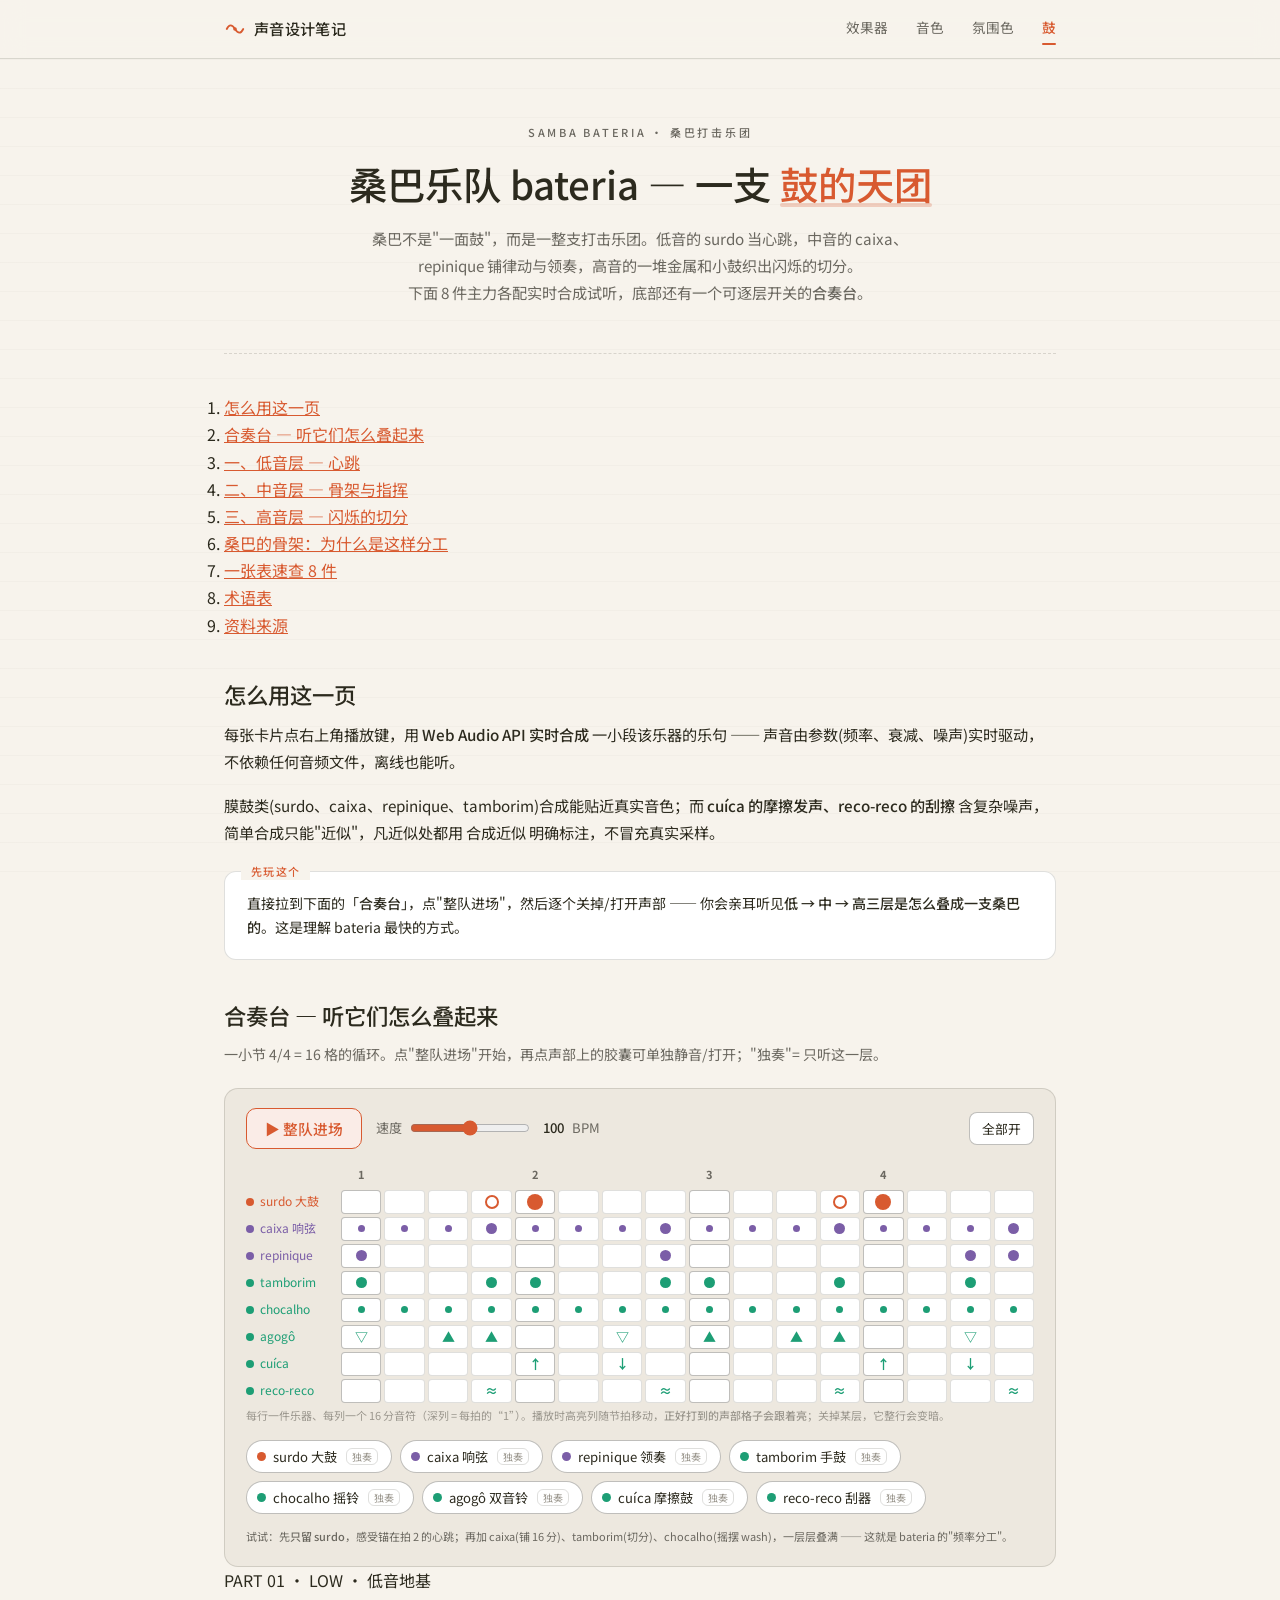
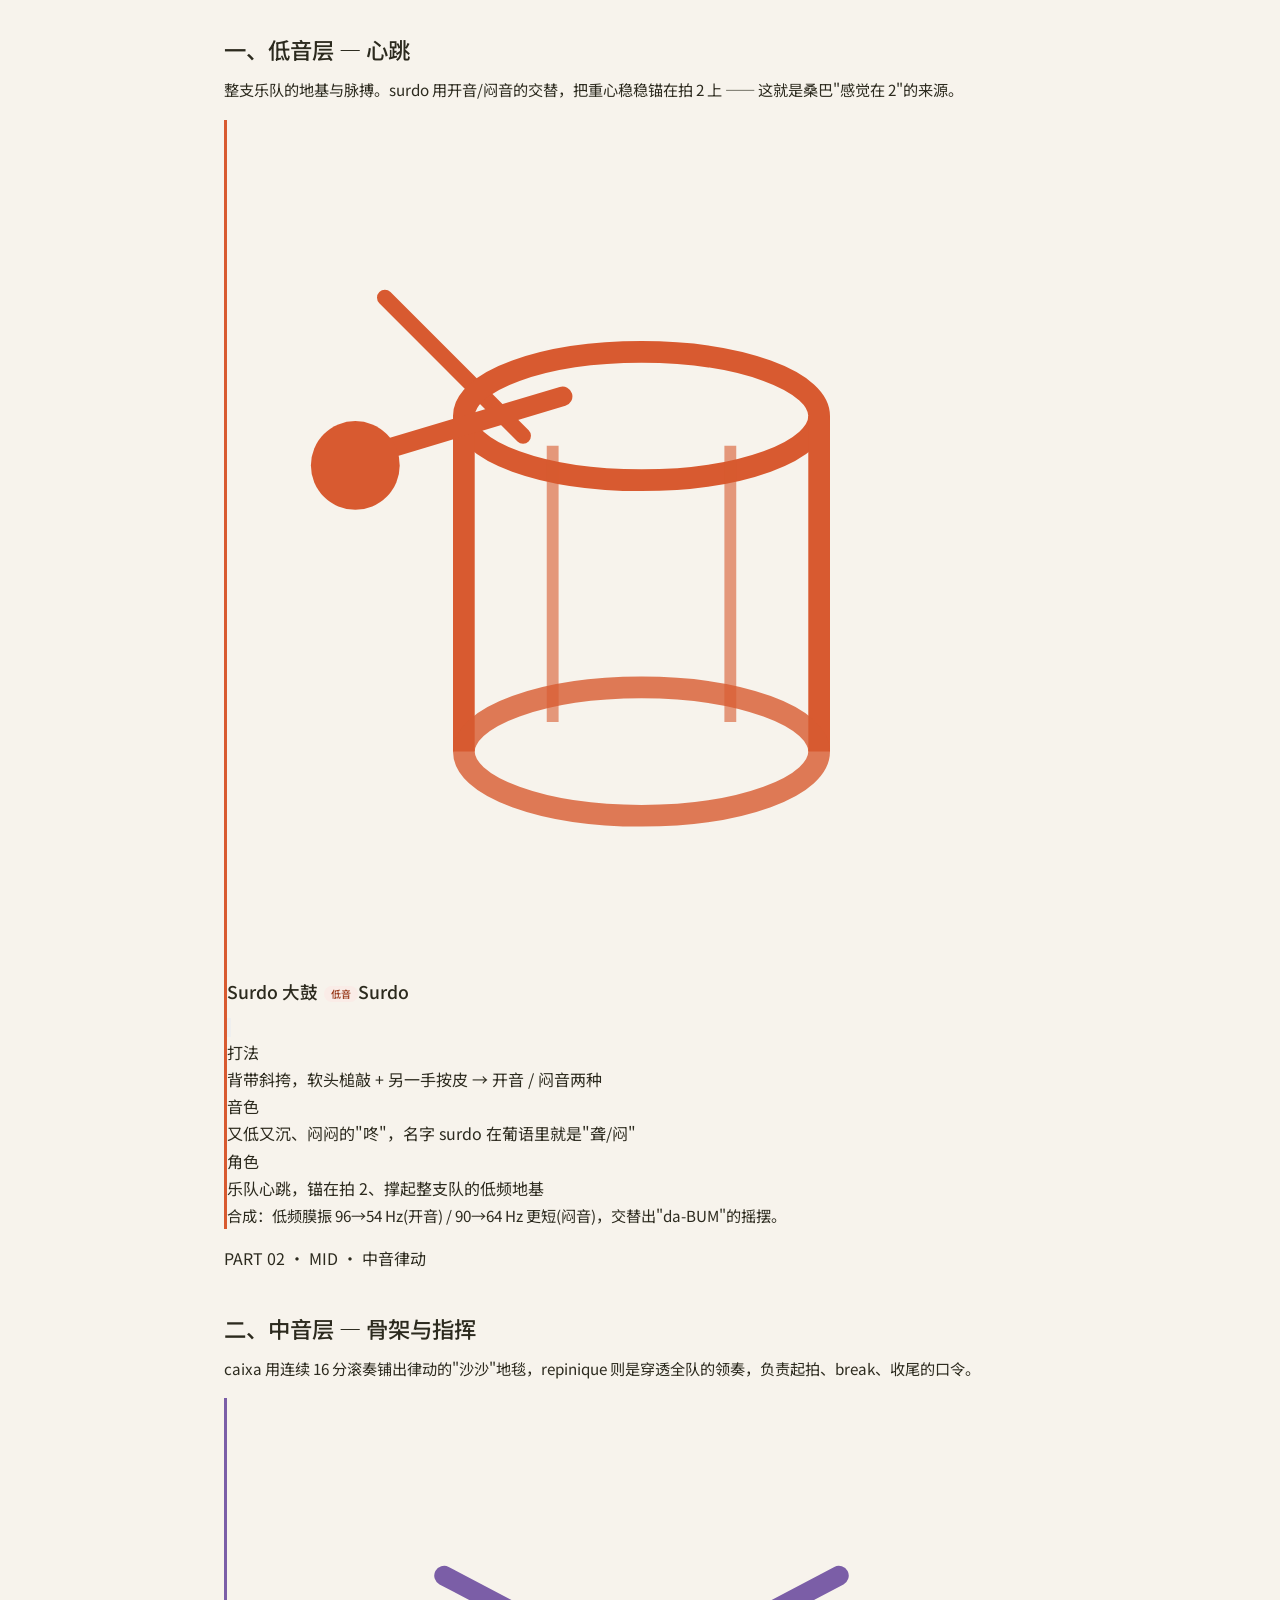
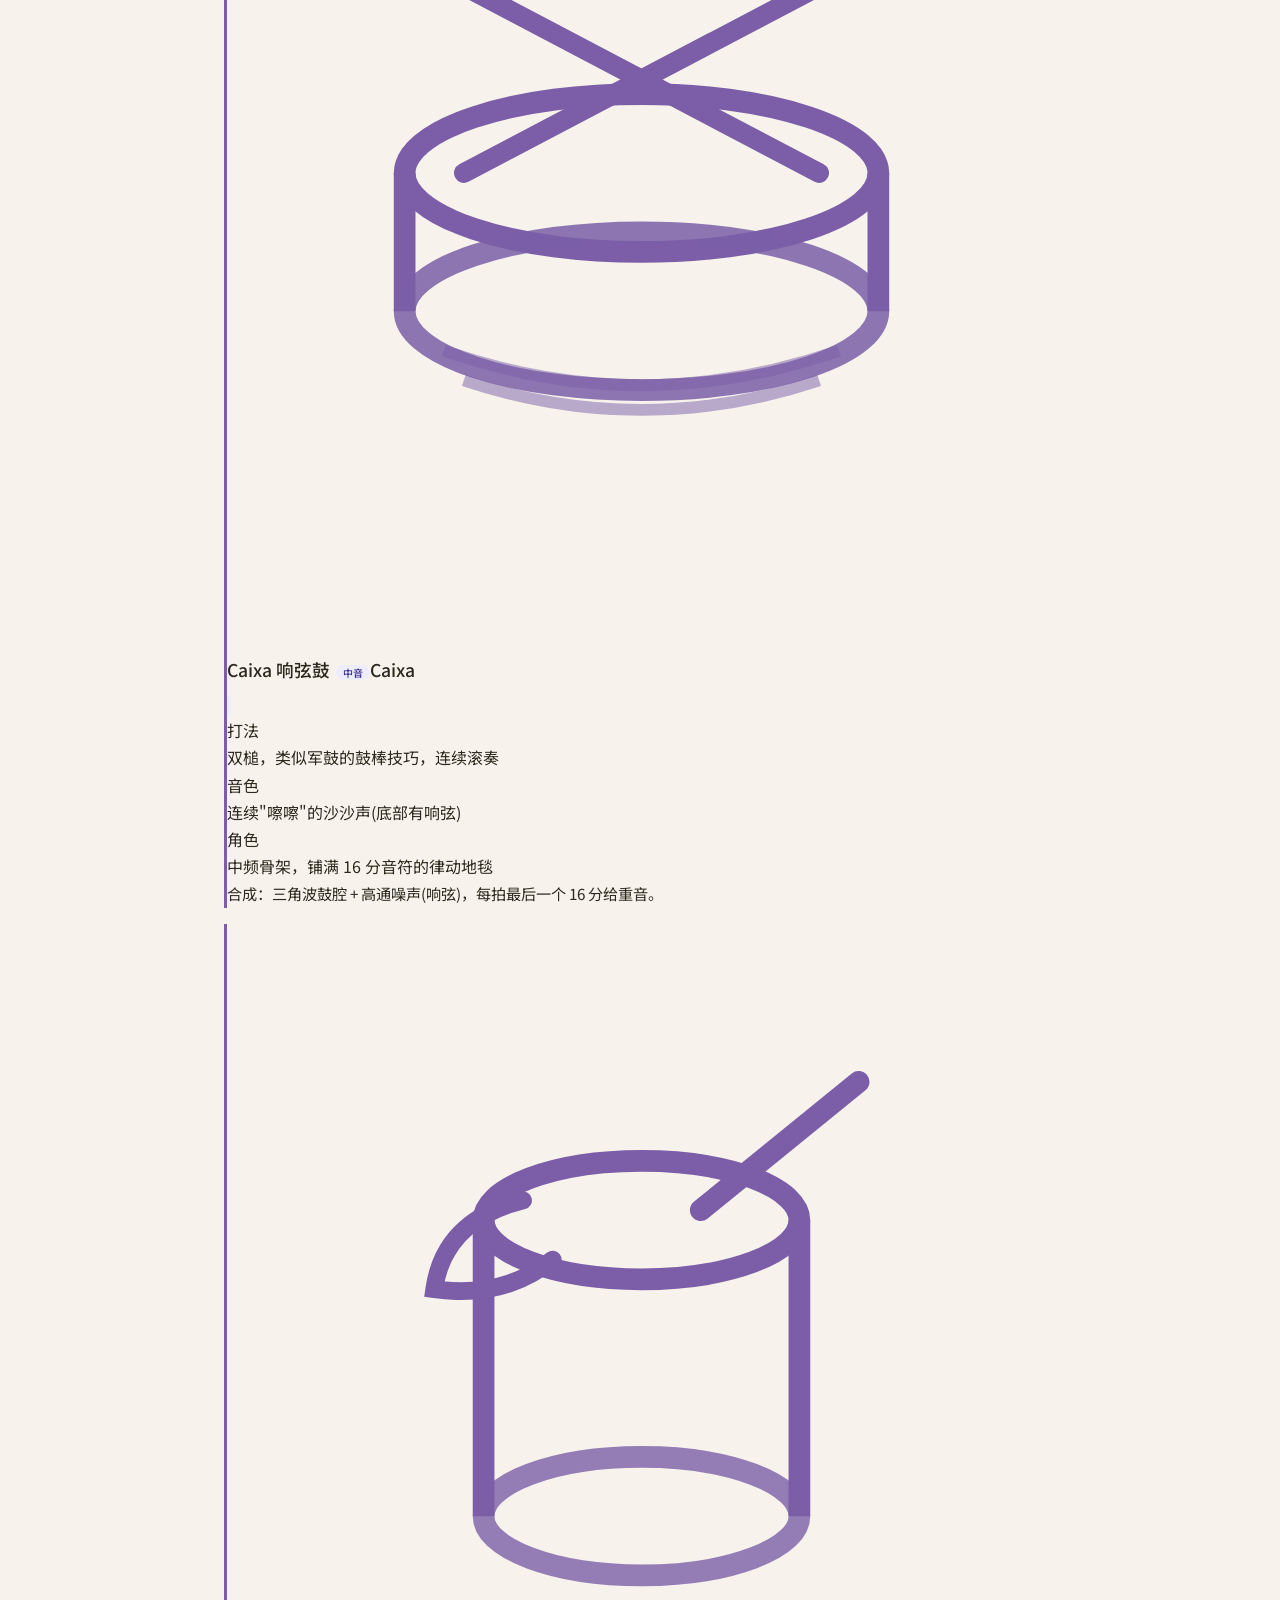
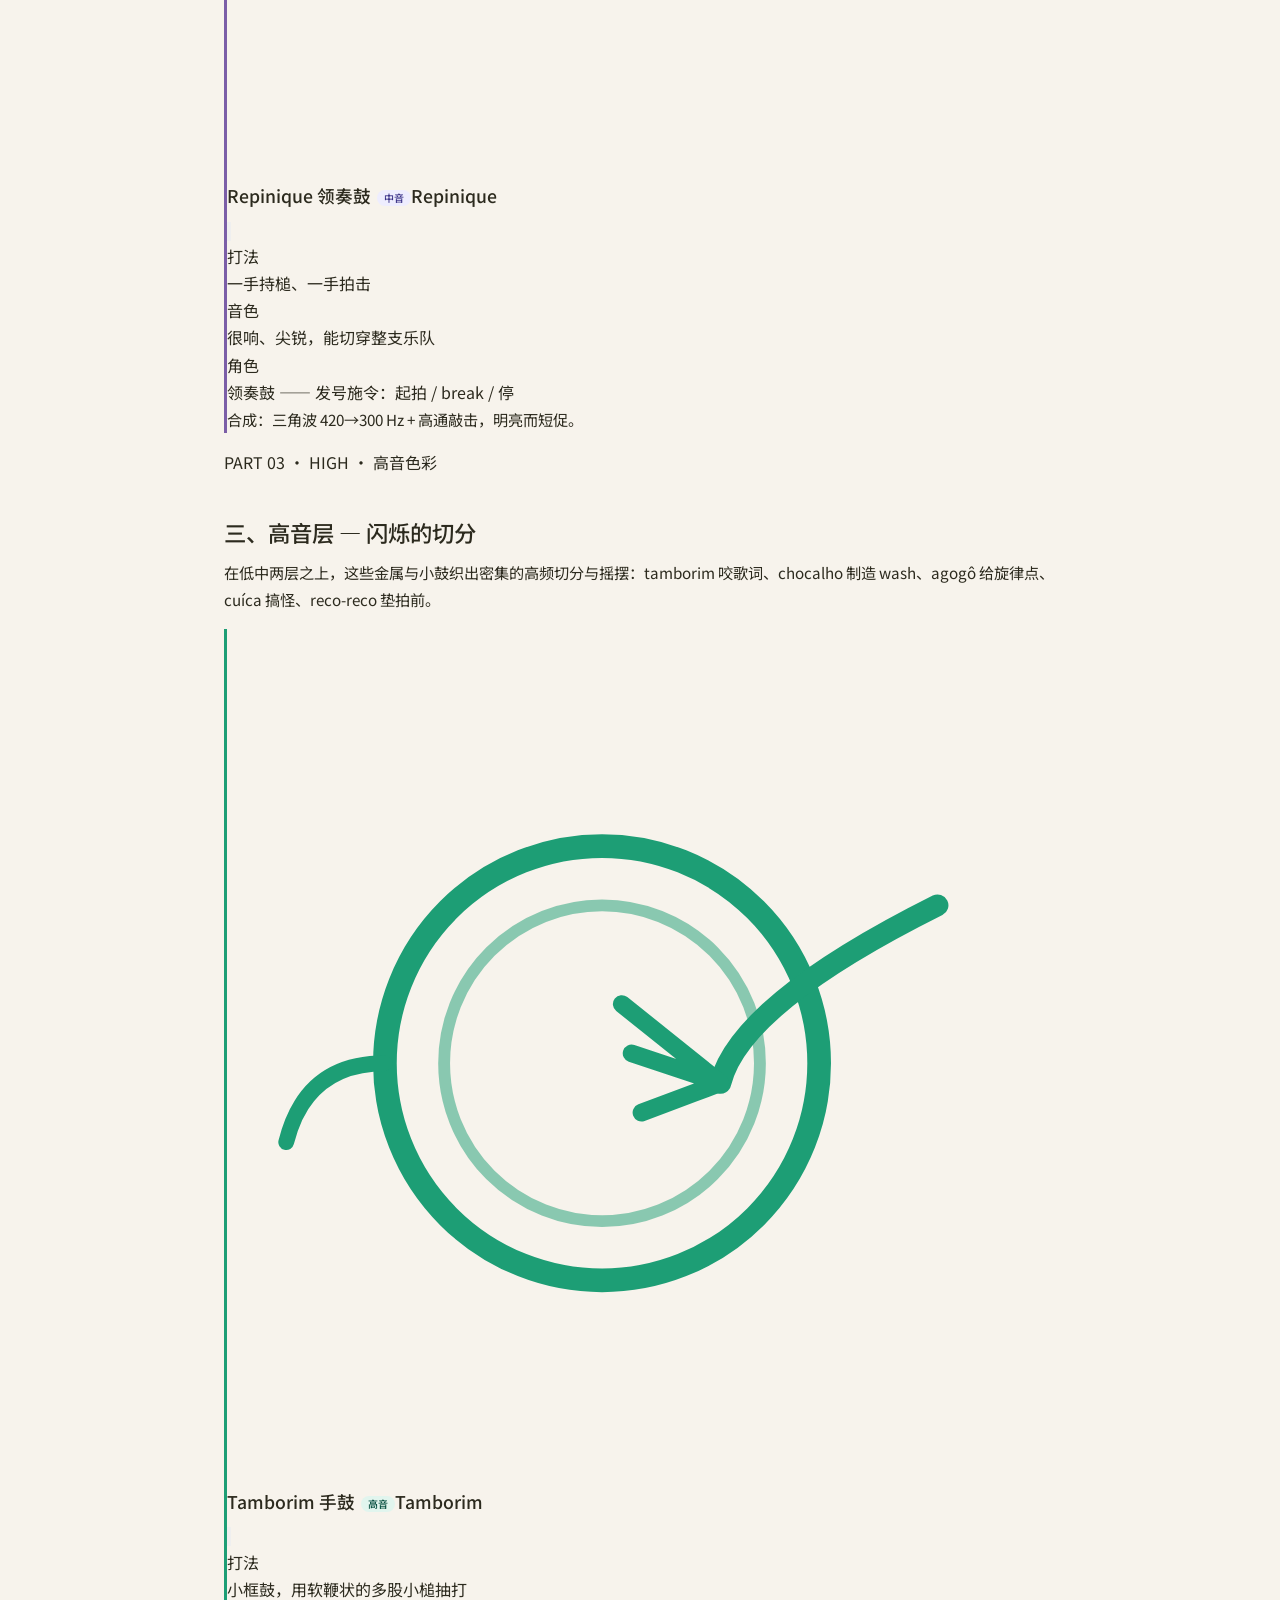
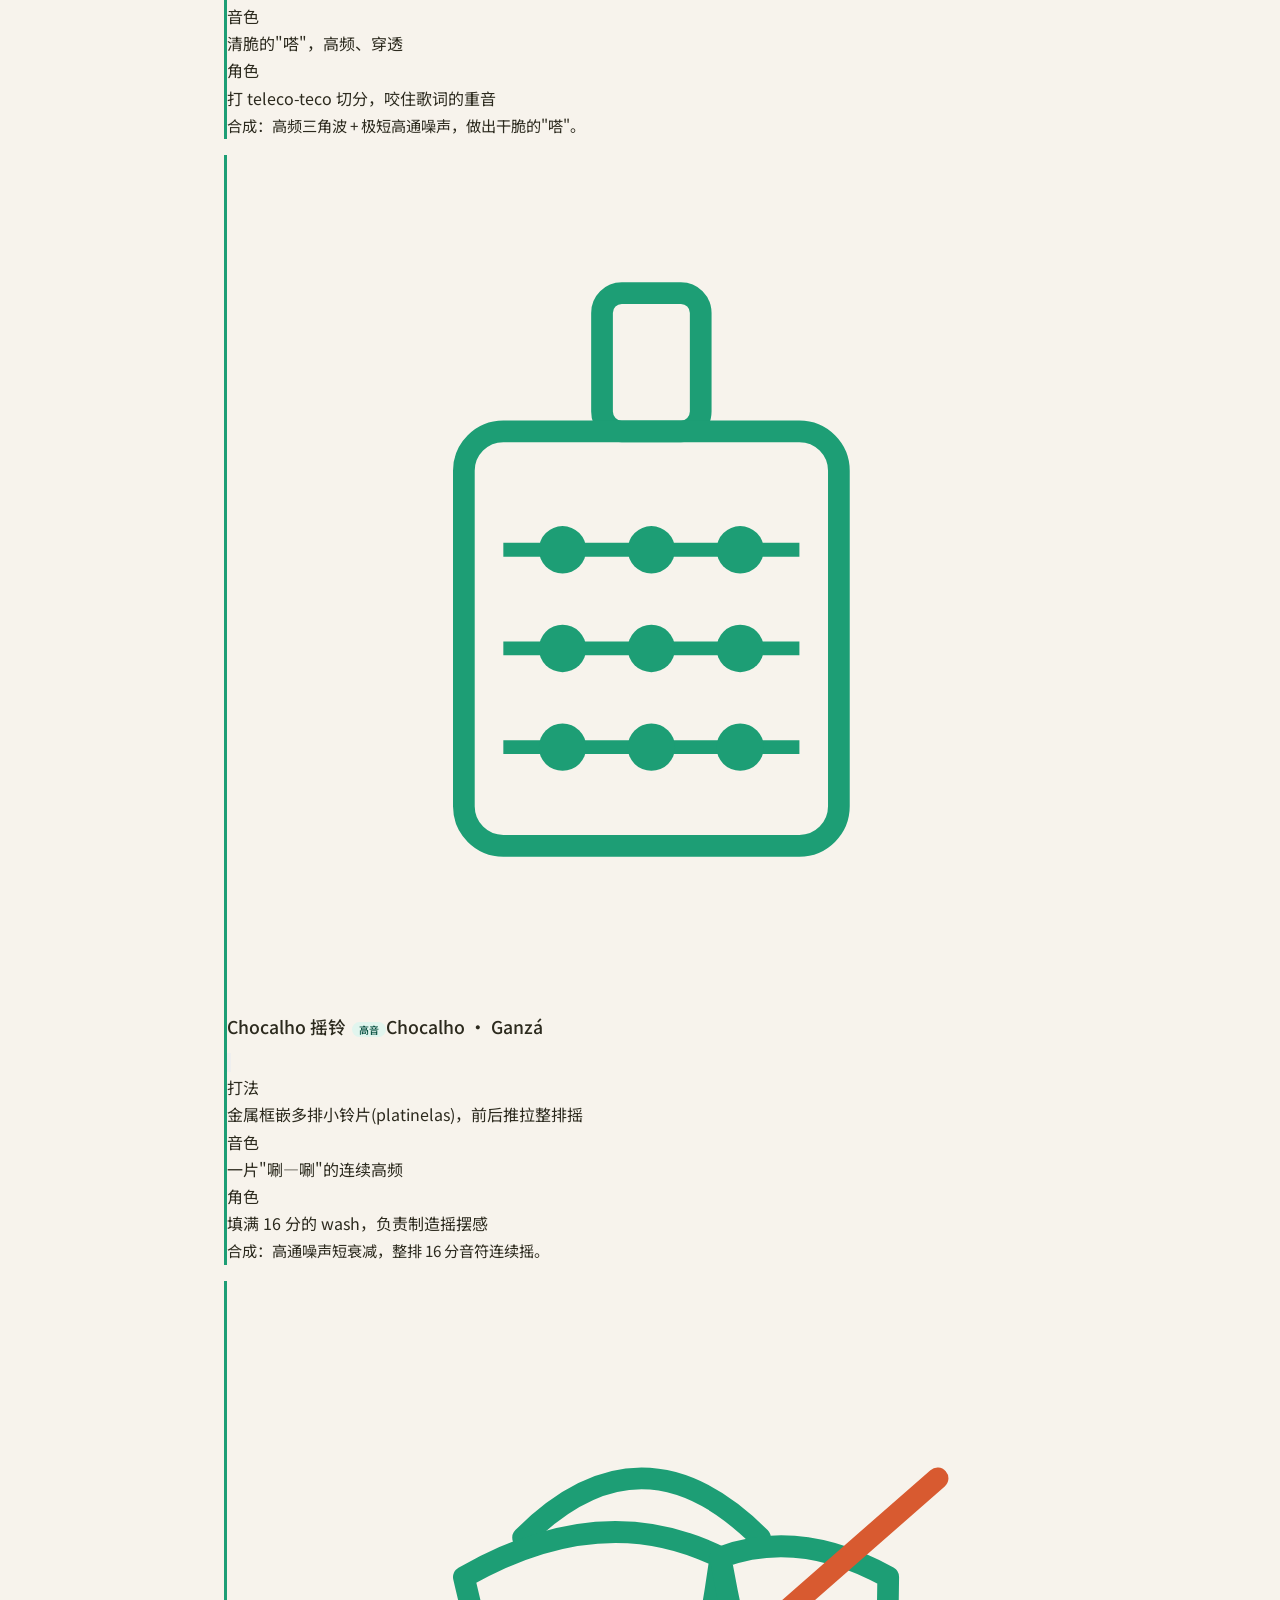
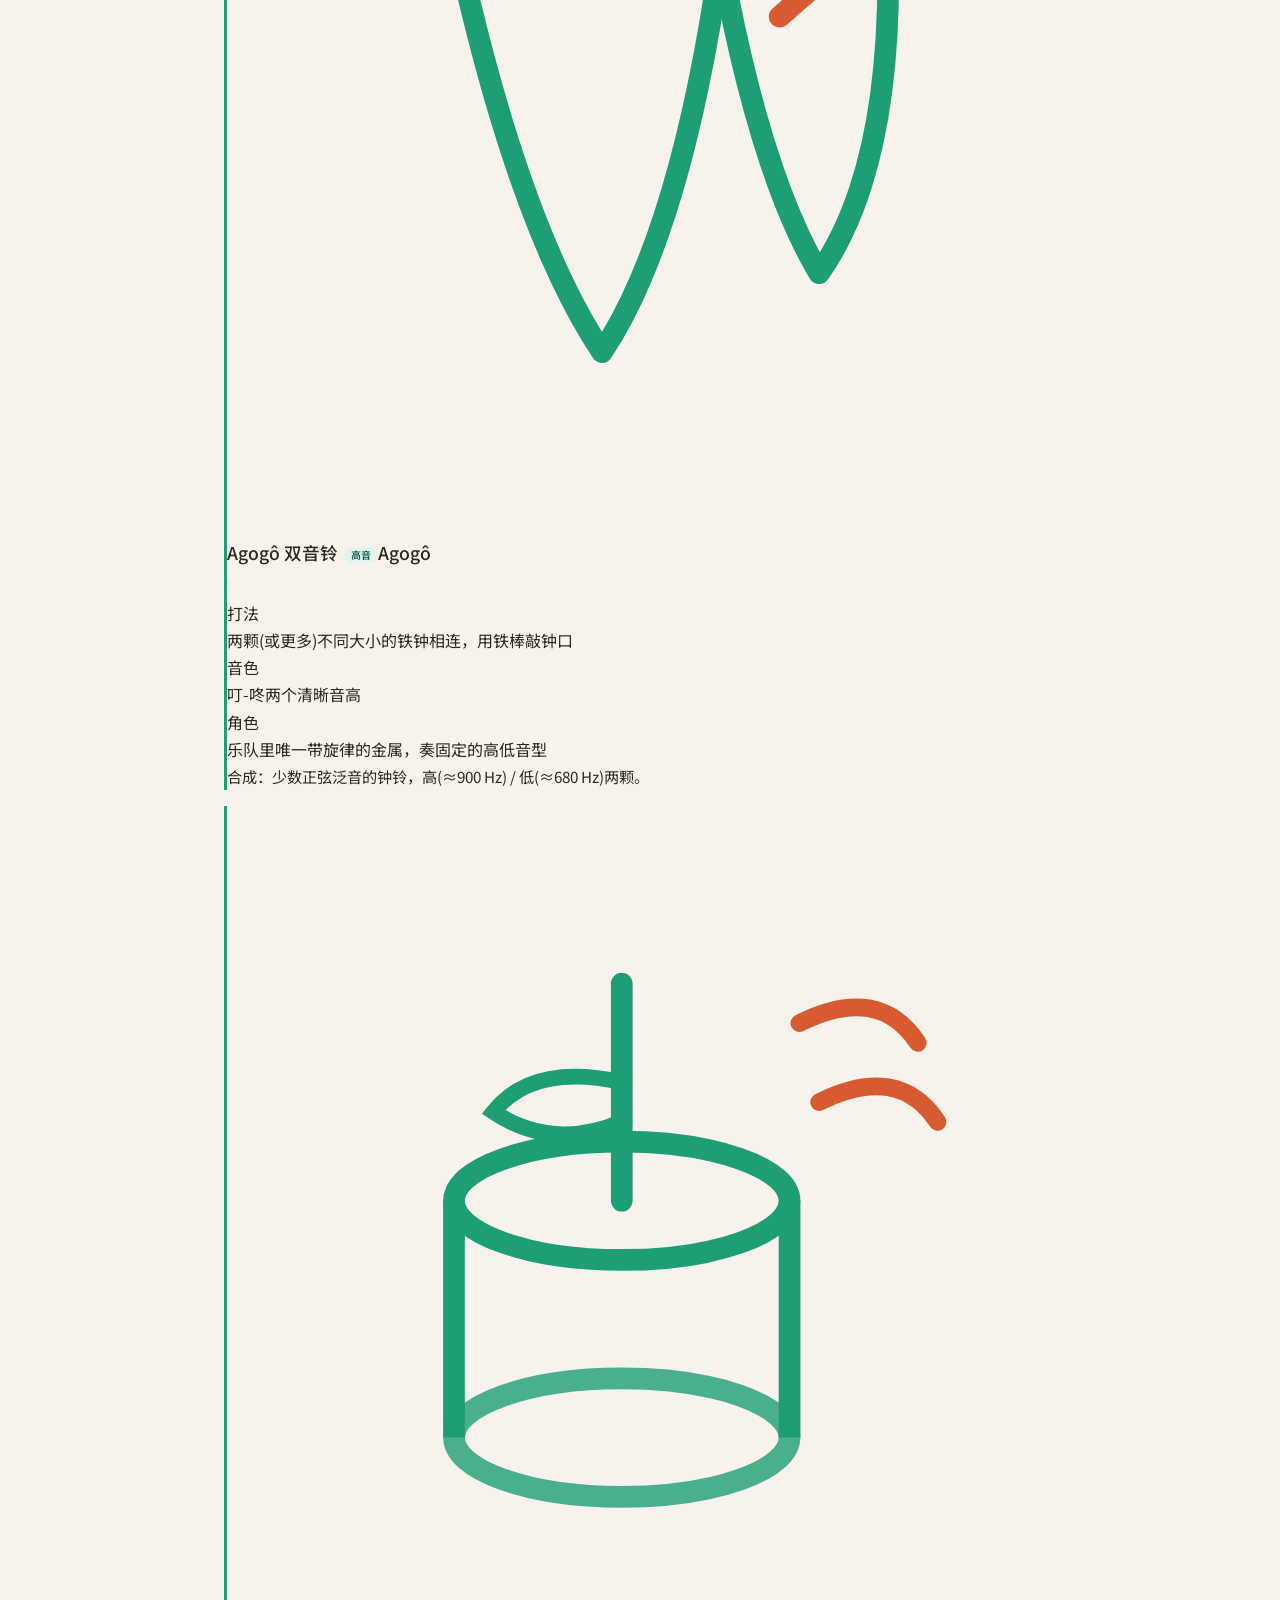
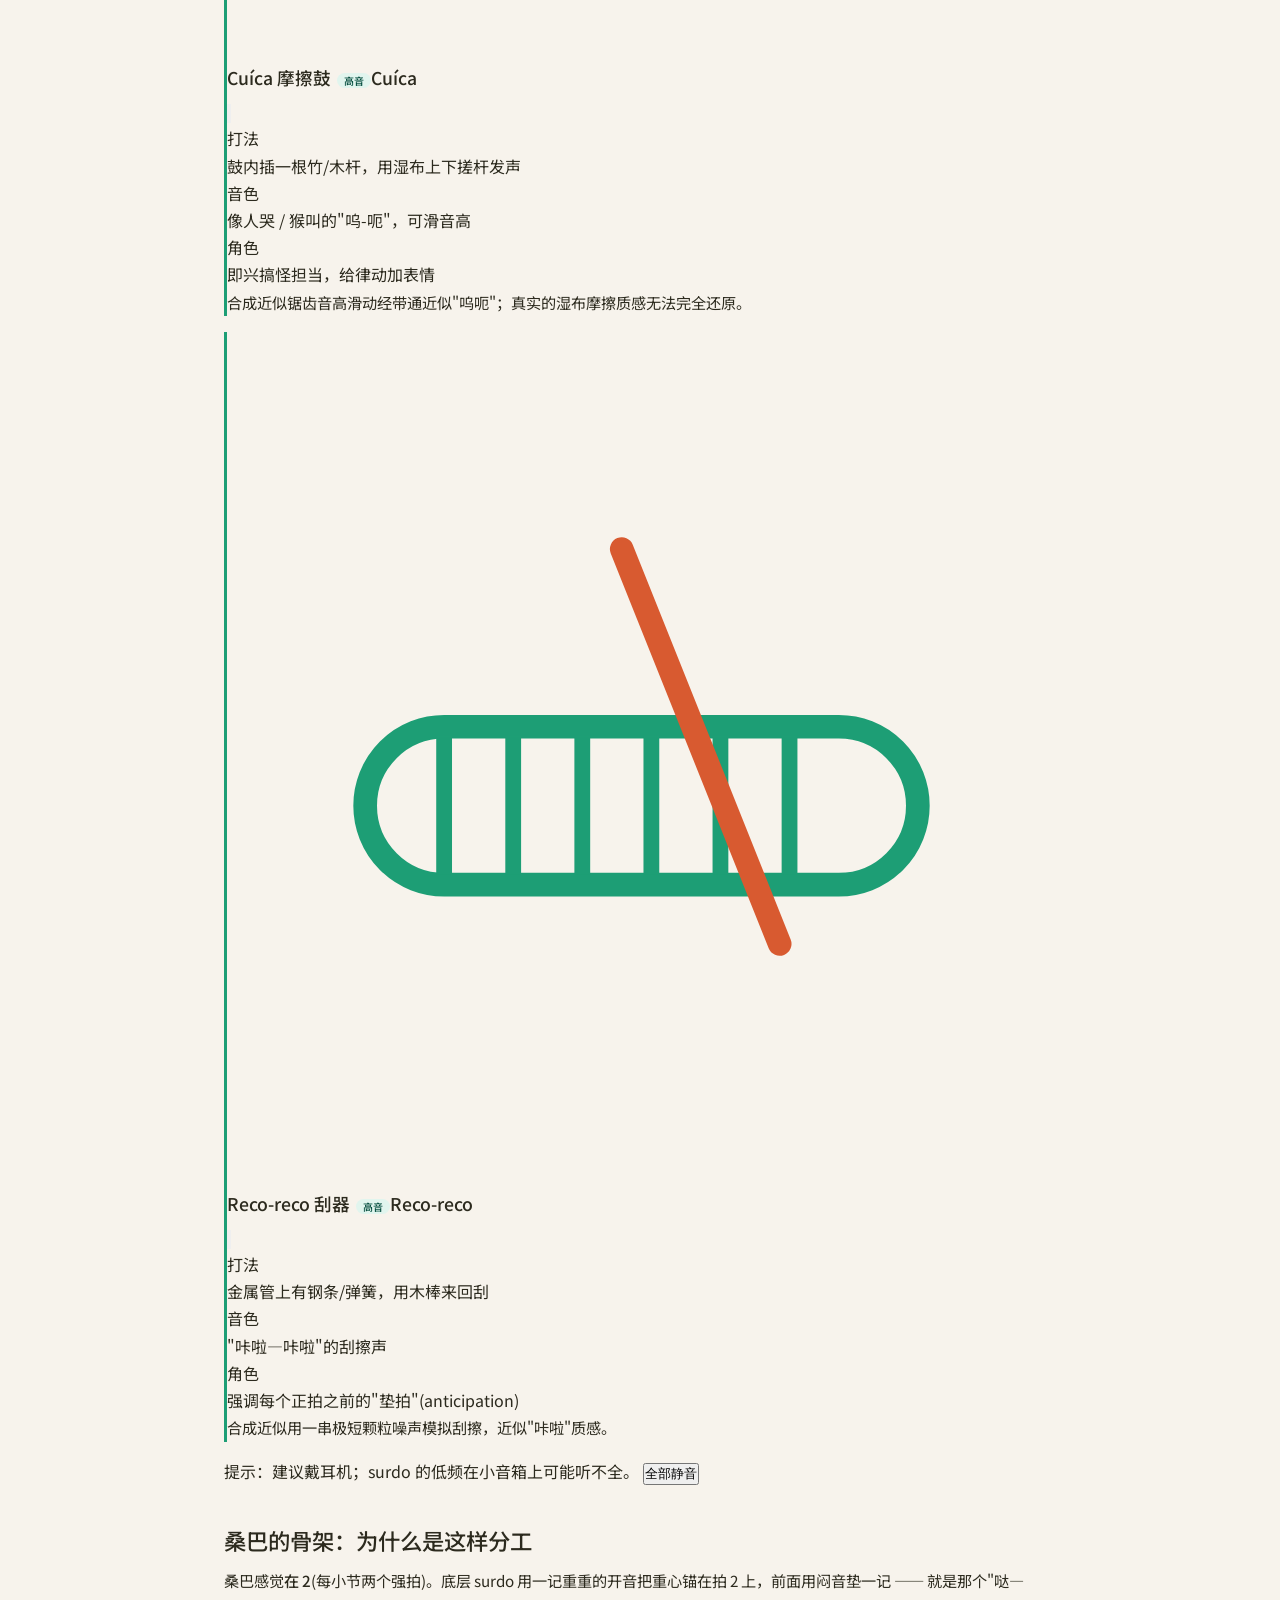
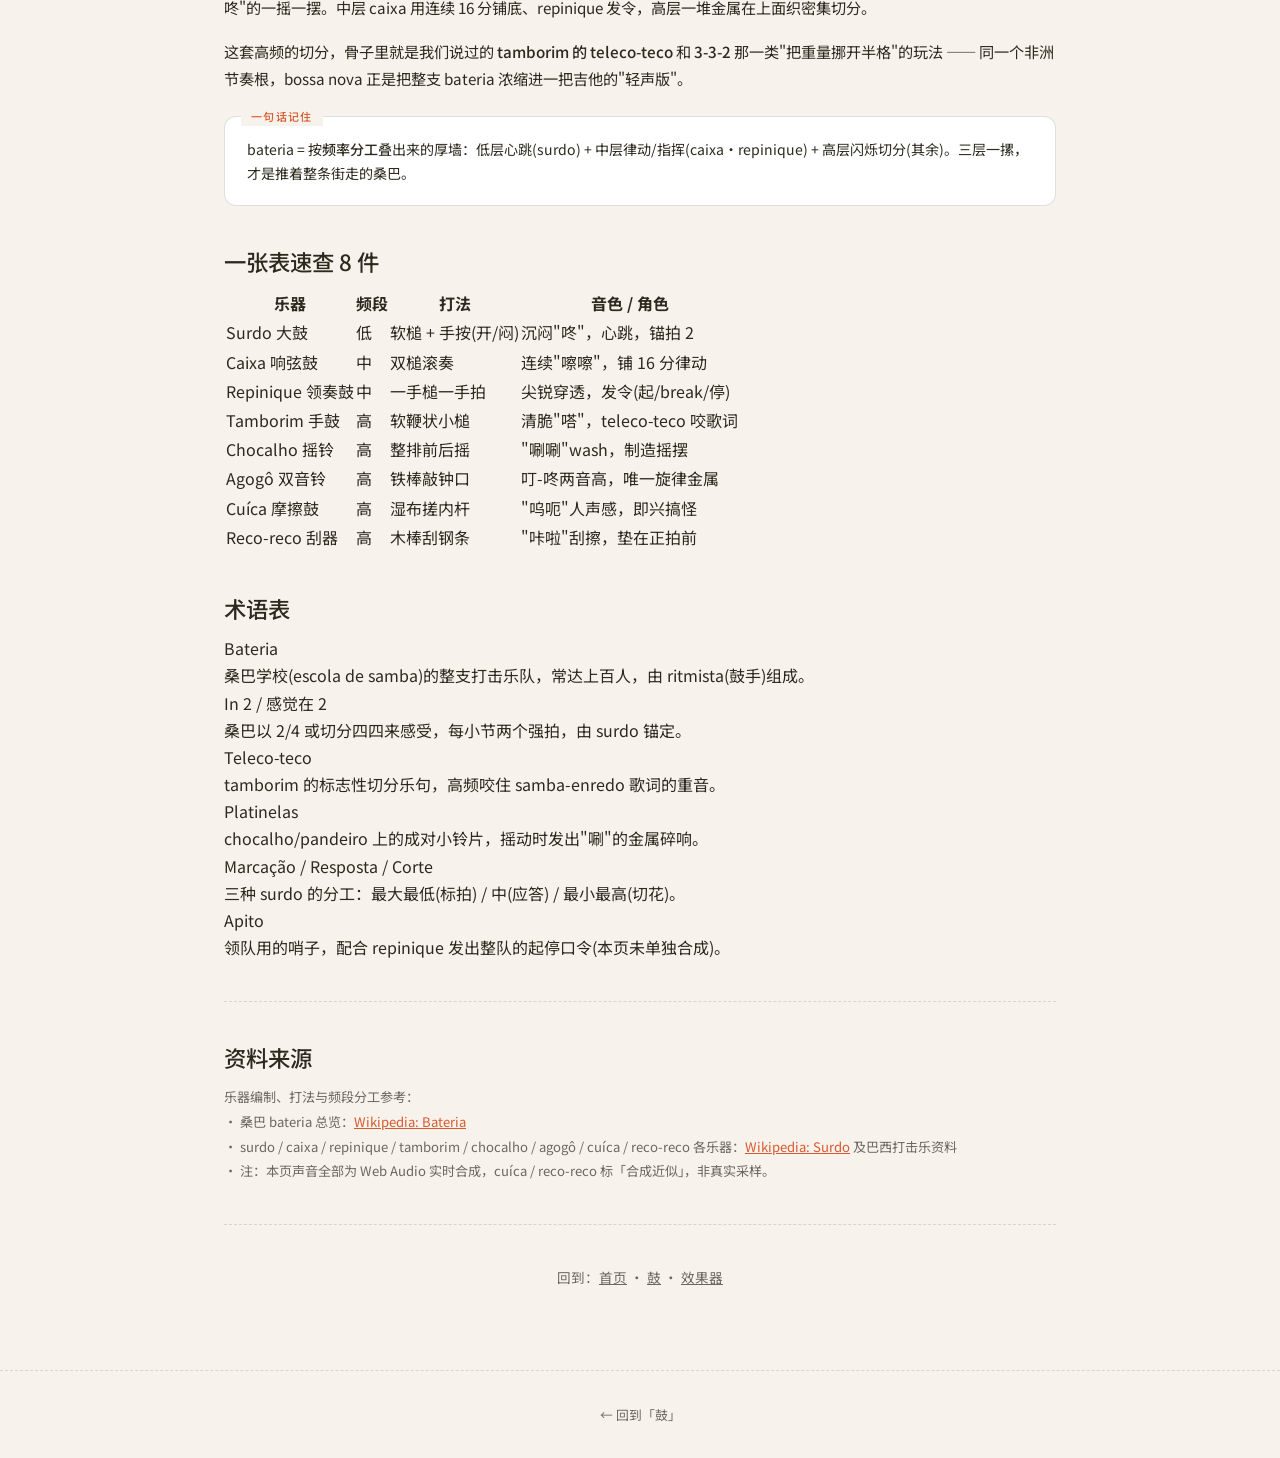
==== drums/samba-bateria.html @ d5356b82 "Add interactive samba bateria page with live, non-animated groove score" ====
<!DOCTYPE html>
<html lang="zh-CN">
<head>
<meta charset="UTF-8">
<meta name="viewport" content="width=device-width, initial-scale=1.0">
<title>桑巴乐队 bateria · 声音设计笔记</title>
<meta name="description" content="桑巴打击乐团(bateria)的 8 件主力：surdo / caixa / repinique / tamborim / chocalho / agogô / cuíca / reco-reco。每件含手绘外观、Web Audio 实时合成试听，并有一个可逐层开关的「合奏台」，亲耳听低/中/高如何叠成一支桑巴。">
<link rel="stylesheet" href="../assets/css/main.css">
<link rel="stylesheet" href="../assets/css/drums.css">
<link rel="stylesheet" href="../assets/css/samba.css?v=20260624b">
</head>
<body>

<nav class="site-nav">
  <div class="nav-inner">
    <a href="../index.html" class="nav-logo">
      <svg viewBox="0 0 24 24" fill="none" xmlns="http://www.w3.org/2000/svg">
        <path d="M3 12 Q7 4 12 12 Q17 20 21 12" stroke="#D85A30" stroke-width="2" stroke-linecap="round" fill="none"/>
        <circle cx="12" cy="12" r="2" fill="#D85A30"/>
      </svg>
      声音设计笔记
    </a>
    <div class="nav-links">
      <a href="../effects/index.html">效果器</a>
      <a href="../timbre/index.html">音色</a>
      <a href="../atmosphere/index.html">氛围色</a>
      <a href="index.html" class="active">鼓</a>
    </div>
  </div>
</nav>

<div class="container">

  <header class="page-header">
    <div class="page-eyebrow">SAMBA BATERIA · 桑巴打击乐团</div>
    <h1>桑巴乐队 bateria — 一支 <em>鼓的天团</em></h1>
    <p class="lead">桑巴不是"一面鼓"，而是一整支打击乐团。低音的 surdo 当心跳，中音的 caixa、repinique 铺律动与领奏，高音的一堆金属和小鼓织出闪烁的切分。<br>下面 8 件主力各配实时合成试听，底部还有一个可逐层开关的<strong style="font-weight:500;">合奏台</strong>。</p>
  </header>

  <!-- 目录 -->
  <nav class="article-toc" aria-label="文章目录">
    <ol class="toc-list" id="toc-list"><!-- JS 填充 --></ol>
  </nav>

  <!-- 怎么用 -->
  <section id="how">
    <h2>怎么用这一页</h2>
    <p>每张卡片点右上角播放键，用 <strong style="font-weight:500;">Web Audio API 实时合成</strong> 一小段该乐器的乐句 —— 声音由参数(频率、衰减、噪声)实时驱动，不依赖任何音频文件，离线也能听。</p>
    <p>膜鼓类(surdo、caixa、repinique、tamborim)合成能贴近真实音色；而 <strong style="font-weight:500;">cuíca 的摩擦发声、reco-reco 的刮擦</strong> 含复杂噪声，简单合成只能"近似"，凡近似处都用 <span class="approx">合成近似</span> 明确标注，不冒充真实采样。</p>
    <div class="scene-box">
      <div class="scene-label">先玩这个</div>
      <p>直接拉到下面的「<strong style="font-weight:500;">合奏台</strong>」，点"整队进场"，然后逐个关掉/打开声部 —— 你会亲耳听见<strong style="font-weight:500;">低 → 中 → 高三层是怎么叠成一支桑巴的</strong>。这是理解 bateria 最快的方式。</p>
    </div>
  </section>

  <!-- ===================== 合奏台 ===================== -->
  <section id="stage">
    <h2>合奏台 — 听它们怎么叠起来</h2>
    <p class="muted" style="font-size:0.88rem;">一小节 4/4 = 16 格的循环。点"整队进场"开始，再点声部上的胶囊可单独静音/打开；"独奏"= 只听这一层。</p>

    <div class="bateria-stage" id="bateria-stage">
      <div class="stage-top">
        <button class="ensemble-btn" id="ensemble-toggle" onclick="toggleEnsemble(this)">▶ 整队进场</button>
        <label class="tempo-ctl">速度
          <input type="range" min="70" max="130" value="100" oninput="setTempo(this.value)" aria-label="速度 BPM">
          <b id="bpm-val">100</b> BPM
        </label>
        <button class="stage-reset" onclick="allLayersOn()">全部开</button>
      </div>

      <div class="score-wrap">
        <div class="score" id="score"><!-- JS 按 samba.js 的 PATTERN 生成总谱 --></div>
      </div>
      <p class="seq-caption">每行一件乐器、每列一个 16 分音符（深列 = 每拍的“1”）。播放时高亮列随节拍移动，<strong style="font-weight:500;">正好打到的声部格子会跟着亮</strong>；关掉某层，它整行会变暗。</p>

      <div class="mixer">
        <button class="layer-chip low-d"  data-layer="surdo"     onclick="toggleLayer('surdo', this)"><span class="dot"></span>surdo 大鼓<span class="solo" onclick="event.stopPropagation();soloLayer('surdo')">独奏</span></button>
        <button class="layer-chip mid-d"  data-layer="caixa"     onclick="toggleLayer('caixa', this)"><span class="dot"></span>caixa 响弦<span class="solo" onclick="event.stopPropagation();soloLayer('caixa')">独奏</span></button>
        <button class="layer-chip mid-d"  data-layer="repinique" onclick="toggleLayer('repinique', this)"><span class="dot"></span>repinique 领奏<span class="solo" onclick="event.stopPropagation();soloLayer('repinique')">独奏</span></button>
        <button class="layer-chip high-d" data-layer="tamborim"  onclick="toggleLayer('tamborim', this)"><span class="dot"></span>tamborim 手鼓<span class="solo" onclick="event.stopPropagation();soloLayer('tamborim')">独奏</span></button>
        <button class="layer-chip high-d" data-layer="chocalho"  onclick="toggleLayer('chocalho', this)"><span class="dot"></span>chocalho 摇铃<span class="solo" onclick="event.stopPropagation();soloLayer('chocalho')">独奏</span></button>
        <button class="layer-chip high-d" data-layer="agogo"     onclick="toggleLayer('agogo', this)"><span class="dot"></span>agogô 双音铃<span class="solo" onclick="event.stopPropagation();soloLayer('agogo')">独奏</span></button>
        <button class="layer-chip high-d" data-layer="cuica"     onclick="toggleLayer('cuica', this)"><span class="dot"></span>cuíca 摩擦鼓<span class="solo" onclick="event.stopPropagation();soloLayer('cuica')">独奏</span></button>
        <button class="layer-chip high-d" data-layer="reco"      onclick="toggleLayer('reco', this)"><span class="dot"></span>reco-reco 刮器<span class="solo" onclick="event.stopPropagation();soloLayer('reco')">独奏</span></button>
      </div>

      <p class="mixer-hint">试试：先<strong style="font-weight:500;">只留 surdo</strong>，感受锚在拍 2 的心跳；再加 caixa(铺 16 分)、tamborim(切分)、chocalho(摇摆 wash)，一层层叠满 —— 这就是 bateria 的"频率分工"。</p>
    </div>
  </section>

  <!-- ===================== 一、低音层 ===================== -->
  <section id="low">
    <div class="cat-intro">
      <div class="cat-eyebrow">PART 01 · LOW · 低音地基</div>
      <h2>一、低音层 — 心跳</h2>
      <p>整支乐队的地基与脉搏。surdo 用开音/闷音的交替，把重心稳稳锚在拍 2 上 —— 这就是桑巴"感觉在 2"的来源。</p>
    </div>

    <div class="drum-grid">
      <!-- Surdo -->
      <article class="drum-card low">
        <div class="drum-art">
          <svg viewBox="0 0 84 84" fill="none" xmlns="http://www.w3.org/2000/svg">
            <line x1="16" y1="18" x2="30" y2="32" stroke="#D85A30" stroke-width="1.6" stroke-linecap="round"/>
            <ellipse cx="42" cy="30" rx="18" ry="6.5" stroke="#D85A30" stroke-width="2.2"/>
            <path d="M24 30 V64 M60 30 V64" stroke="#D85A30" stroke-width="2.2"/>
            <ellipse cx="42" cy="64" rx="18" ry="6.5" stroke="#D85A30" stroke-width="2.2" opacity="0.8"/>
            <line x1="33" y1="33" x2="33" y2="61" stroke="#D85A30" stroke-width="1.2" opacity="0.6"/>
            <line x1="51" y1="33" x2="51" y2="61" stroke="#D85A30" stroke-width="1.2" opacity="0.6"/>
            <line x1="14" y1="34" x2="34" y2="28" stroke="#D85A30" stroke-width="2" stroke-linecap="round"/>
            <circle cx="13" cy="35" r="4.5" fill="#D85A30"/>
          </svg>
        </div>
        <div class="drum-head">
          <h3>Surdo 大鼓<span class="freq-tag freq-low">低音</span><span class="drum-en">Surdo</span></h3>
          <button class="drum-play" onclick="playSamba('surdo', this)" aria-label="试听 surdo"><svg viewBox="0 0 14 14" fill="currentColor"><polygon points="3,2 12,7 3,12"/></svg></button>
        </div>
        <dl class="drum-meta">
          <div><dt>打法</dt><dd>背带斜挎，软头槌敲 + 另一手按皮 → 开音 / 闷音两种</dd></div>
          <div><dt>音色</dt><dd>又低又沉、闷闷的"咚"，名字 surdo 在葡语里就是"聋/闷"</dd></div>
          <div><dt>角色</dt><dd>乐队心跳，锚在拍 2、撑起整支队的低频地基</dd></div>
        </dl>
        <p class="drum-note">合成：低频膜振 96→54 Hz(开音) / 90→64 Hz 更短(闷音)，交替出"da-BUM"的摇摆。</p>
      </article>
    </div>
  </section>

  <!-- ===================== 二、中音层 ===================== -->
  <section id="mid">
    <div class="cat-intro">
      <div class="cat-eyebrow">PART 02 · MID · 中音律动</div>
      <h2>二、中音层 — 骨架与指挥</h2>
      <p>caixa 用连续 16 分滚奏铺出律动的"沙沙"地毯，repinique 则是穿透全队的领奏，负责起拍、break、收尾的口令。</p>
    </div>

    <div class="drum-grid">
      <!-- Caixa -->
      <article class="drum-card mid">
        <div class="drum-art">
          <svg viewBox="0 0 84 84" fill="none" xmlns="http://www.w3.org/2000/svg">
            <path d="M22 18 L60 38 M62 18 L24 38" stroke="#7B5EA7" stroke-width="2" stroke-linecap="round"/>
            <ellipse cx="42" cy="38" rx="24" ry="8" stroke="#7B5EA7" stroke-width="2.2"/>
            <path d="M18 38 V52 M66 38 V52" stroke="#7B5EA7" stroke-width="2.2"/>
            <ellipse cx="42" cy="52" rx="24" ry="8" stroke="#7B5EA7" stroke-width="2.2" opacity="0.85"/>
            <path d="M22 56 Q42 63 62 56 M24 59 Q42 65 60 59" stroke="#7B5EA7" stroke-width="1.2" opacity="0.5"/>
          </svg>
        </div>
        <div class="drum-head">
          <h3>Caixa 响弦鼓<span class="freq-tag freq-mid">中音</span><span class="drum-en">Caixa</span></h3>
          <button class="drum-play" onclick="playSamba('caixa', this)" aria-label="试听 caixa"><svg viewBox="0 0 14 14" fill="currentColor"><polygon points="3,2 12,7 3,12"/></svg></button>
        </div>
        <dl class="drum-meta">
          <div><dt>打法</dt><dd>双槌，类似军鼓的鼓棒技巧，连续滚奏</dd></div>
          <div><dt>音色</dt><dd>连续"嚓嚓"的沙沙声(底部有响弦)</dd></div>
          <div><dt>角色</dt><dd>中频骨架，铺满 16 分音符的律动地毯</dd></div>
        </dl>
        <p class="drum-note">合成：三角波鼓腔 + 高通噪声(响弦)，每拍最后一个 16 分给重音。</p>
      </article>

      <!-- Repinique -->
      <article class="drum-card mid">
        <div class="drum-art">
          <svg viewBox="0 0 84 84" fill="none" xmlns="http://www.w3.org/2000/svg">
            <ellipse cx="42" cy="30" rx="16" ry="6" stroke="#7B5EA7" stroke-width="2.2"/>
            <path d="M26 30 V60 M58 30 V60" stroke="#7B5EA7" stroke-width="2.2"/>
            <ellipse cx="42" cy="60" rx="16" ry="6" stroke="#7B5EA7" stroke-width="2.2" opacity="0.8"/>
            <line x1="64" y1="16" x2="48" y2="29" stroke="#7B5EA7" stroke-width="2.2" stroke-linecap="round"/>
            <path d="M30 28 Q22 30 21 37 Q28 38 33 34" stroke="#7B5EA7" stroke-width="1.8" stroke-linecap="round"/>
          </svg>
        </div>
        <div class="drum-head">
          <h3>Repinique 领奏鼓<span class="freq-tag freq-mid">中音</span><span class="drum-en">Repinique</span></h3>
          <button class="drum-play" onclick="playSamba('repinique', this)" aria-label="试听 repinique"><svg viewBox="0 0 14 14" fill="currentColor"><polygon points="3,2 12,7 3,12"/></svg></button>
        </div>
        <dl class="drum-meta">
          <div><dt>打法</dt><dd>一手持槌、一手拍击</dd></div>
          <div><dt>音色</dt><dd>很响、尖锐，能切穿整支乐队</dd></div>
          <div><dt>角色</dt><dd>领奏鼓 —— 发号施令：起拍 / break / 停</dd></div>
        </dl>
        <p class="drum-note">合成：三角波 420→300 Hz + 高通敲击，明亮而短促。</p>
      </article>
    </div>
  </section>

  <!-- ===================== 三、高音层 ===================== -->
  <section id="high">
    <div class="cat-intro">
      <div class="cat-eyebrow">PART 03 · HIGH · 高音色彩</div>
      <h2>三、高音层 — 闪烁的切分</h2>
      <p>在低中两层之上，这些金属与小鼓织出密集的高频切分与摇摆：tamborim 咬歌词、chocalho 制造 wash、agogô 给旋律点、cuíca 搞怪、reco-reco 垫拍前。</p>
    </div>

    <div class="drum-grid">
      <!-- Tamborim -->
      <article class="drum-card high">
        <div class="drum-art">
          <svg viewBox="0 0 84 84" fill="none" xmlns="http://www.w3.org/2000/svg">
            <circle cx="38" cy="44" r="22" stroke="#1D9E75" stroke-width="2.4"/>
            <circle cx="38" cy="44" r="16" stroke="#1D9E75" stroke-width="1.2" opacity="0.5"/>
            <path d="M72 28 Q52 38 50 46" stroke="#1D9E75" stroke-width="2.2" stroke-linecap="round" fill="none"/>
            <path d="M50 46 l-9,-3 M50 46 l-8,3 M50 46 l-10,-8" stroke="#1D9E75" stroke-width="1.8" stroke-linecap="round"/>
            <path d="M16 44 Q8 44 6 52" stroke="#1D9E75" stroke-width="1.6" stroke-linecap="round"/>
          </svg>
        </div>
        <div class="drum-head">
          <h3>Tamborim 手鼓<span class="freq-tag freq-high">高音</span><span class="drum-en">Tamborim</span></h3>
          <button class="drum-play" onclick="playSamba('tamborim', this)" aria-label="试听 tamborim"><svg viewBox="0 0 14 14" fill="currentColor"><polygon points="3,2 12,7 3,12"/></svg></button>
        </div>
        <dl class="drum-meta">
          <div><dt>打法</dt><dd>小框鼓，用软鞭状的多股小槌抽打</dd></div>
          <div><dt>音色</dt><dd>清脆的"嗒"，高频、穿透</dd></div>
          <div><dt>角色</dt><dd>打 teleco-teco 切分，咬住歌词的重音</dd></div>
        </dl>
        <p class="drum-note">合成：高频三角波 + 极短高通噪声，做出干脆的"嗒"。</p>
      </article>

      <!-- Chocalho -->
      <article class="drum-card high">
        <div class="drum-art">
          <svg viewBox="0 0 84 84" fill="none" xmlns="http://www.w3.org/2000/svg">
            <rect x="38" y="14" width="10" height="14" rx="2" stroke="#1D9E75" stroke-width="2.2"/>
            <rect x="24" y="28" width="38" height="42" rx="4" stroke="#1D9E75" stroke-width="2.2"/>
            <line x1="28" y1="40" x2="58" y2="40" stroke="#1D9E75" stroke-width="1.4"/>
            <line x1="28" y1="50" x2="58" y2="50" stroke="#1D9E75" stroke-width="1.4"/>
            <line x1="28" y1="60" x2="58" y2="60" stroke="#1D9E75" stroke-width="1.4"/>
            <g fill="#1D9E75">
              <circle cx="34" cy="40" r="2.4"/><circle cx="43" cy="40" r="2.4"/><circle cx="52" cy="40" r="2.4"/>
              <circle cx="34" cy="50" r="2.4"/><circle cx="43" cy="50" r="2.4"/><circle cx="52" cy="50" r="2.4"/>
              <circle cx="34" cy="60" r="2.4"/><circle cx="43" cy="60" r="2.4"/><circle cx="52" cy="60" r="2.4"/>
            </g>
          </svg>
        </div>
        <div class="drum-head">
          <h3>Chocalho 摇铃<span class="freq-tag freq-high">高音</span><span class="drum-en">Chocalho · Ganzá</span></h3>
          <button class="drum-play" onclick="playSamba('chocalho', this)" aria-label="试听 chocalho"><svg viewBox="0 0 14 14" fill="currentColor"><polygon points="3,2 12,7 3,12"/></svg></button>
        </div>
        <dl class="drum-meta">
          <div><dt>打法</dt><dd>金属框嵌多排小铃片(platinelas)，前后推拉整排摇</dd></div>
          <div><dt>音色</dt><dd>一片"唰—唰"的连续高频</dd></div>
          <div><dt>角色</dt><dd>填满 16 分的 wash，负责制造摇摆感</dd></div>
        </dl>
        <p class="drum-note">合成：高通噪声短衰减，整排 16 分音符连续摇。</p>
      </article>

      <!-- Agogô -->
      <article class="drum-card high">
        <div class="drum-art">
          <svg viewBox="0 0 84 84" fill="none" xmlns="http://www.w3.org/2000/svg">
            <path d="M30 26 Q42 14 54 26" stroke="#1D9E75" stroke-width="2.2" stroke-linecap="round" fill="none"/>
            <path d="M24 30 Q30 56 38 68 Q46 56 50 28 Q38 22 24 30 Z" stroke="#1D9E75" stroke-width="2.2" stroke-linejoin="round" fill="none"/>
            <path d="M50 28 Q54 50 60 60 Q67 50 67 30 Q58 25 50 28 Z" stroke="#1D9E75" stroke-width="2.2" stroke-linejoin="round" fill="none"/>
            <line x1="72" y1="20" x2="56" y2="34" stroke="#D85A30" stroke-width="2.2" stroke-linecap="round"/>
          </svg>
        </div>
        <div class="drum-head">
          <h3>Agogô 双音铃<span class="freq-tag freq-high">高音</span><span class="drum-en">Agogô</span></h3>
          <button class="drum-play" onclick="playSamba('agogo', this)" aria-label="试听 agogô"><svg viewBox="0 0 14 14" fill="currentColor"><polygon points="3,2 12,7 3,12"/></svg></button>
        </div>
        <dl class="drum-meta">
          <div><dt>打法</dt><dd>两颗(或更多)不同大小的铁钟相连，用铁棒敲钟口</dd></div>
          <div><dt>音色</dt><dd>叮-咚两个清晰音高</dd></div>
          <div><dt>角色</dt><dd>乐队里唯一带旋律的金属，奏固定的高低音型</dd></div>
        </dl>
        <p class="drum-note">合成：少数正弦泛音的钟铃，高(≈900 Hz) / 低(≈680 Hz)两颗。</p>
      </article>

      <!-- Cuíca -->
      <article class="drum-card high">
        <div class="drum-art">
          <svg viewBox="0 0 84 84" fill="none" xmlns="http://www.w3.org/2000/svg">
            <ellipse cx="40" cy="40" rx="17" ry="6" stroke="#1D9E75" stroke-width="2.2"/>
            <path d="M23 40 V64 M57 40 V64" stroke="#1D9E75" stroke-width="2.2"/>
            <ellipse cx="40" cy="64" rx="17" ry="6" stroke="#1D9E75" stroke-width="2.2" opacity="0.8"/>
            <line x1="40" y1="40" x2="40" y2="18" stroke="#1D9E75" stroke-width="2.2" stroke-linecap="round"/>
            <path d="M40 28 Q31 26 27 31 Q33 35 40 32" stroke="#1D9E75" stroke-width="1.6" stroke-linecap="round" fill="none"/>
            <path d="M58 22 Q66 18 70 24 M60 30 Q68 26 72 32" stroke="#D85A30" stroke-width="1.8" stroke-linecap="round" fill="none"/>
          </svg>
        </div>
        <div class="drum-head">
          <h3>Cuíca 摩擦鼓<span class="freq-tag freq-high">高音</span><span class="drum-en">Cuíca</span></h3>
          <button class="drum-play" onclick="playSamba('cuica', this)" aria-label="试听 cuíca"><svg viewBox="0 0 14 14" fill="currentColor"><polygon points="3,2 12,7 3,12"/></svg></button>
        </div>
        <dl class="drum-meta">
          <div><dt>打法</dt><dd>鼓内插一根竹/木杆，用湿布上下搓杆发声</dd></div>
          <div><dt>音色</dt><dd>像人哭 / 猴叫的"呜-呃"，可滑音高</dd></div>
          <div><dt>角色</dt><dd>即兴搞怪担当，给律动加表情</dd></div>
        </dl>
        <p class="drum-note"><span class="approx">合成近似</span>锯齿音高滑动经带通近似"呜呃"；真实的湿布摩擦质感无法完全还原。</p>
      </article>

      <!-- Reco-reco -->
      <article class="drum-card high">
        <div class="drum-art">
          <svg viewBox="0 0 84 84" fill="none" xmlns="http://www.w3.org/2000/svg">
            <rect x="14" y="40" width="56" height="16" rx="8" stroke="#1D9E75" stroke-width="2.4"/>
            <g stroke="#1D9E75" stroke-width="1.6">
              <line x1="22" y1="41" x2="22" y2="55"/><line x1="29" y1="41" x2="29" y2="55"/>
              <line x1="36" y1="41" x2="36" y2="55"/><line x1="43" y1="41" x2="43" y2="55"/>
              <line x1="50" y1="41" x2="50" y2="55"/><line x1="57" y1="41" x2="57" y2="55"/>
            </g>
            <line x1="40" y1="22" x2="56" y2="62" stroke="#D85A30" stroke-width="2.4" stroke-linecap="round"/>
          </svg>
        </div>
        <div class="drum-head">
          <h3>Reco-reco 刮器<span class="freq-tag freq-high">高音</span><span class="drum-en">Reco-reco</span></h3>
          <button class="drum-play" onclick="playSamba('reco', this)" aria-label="试听 reco-reco"><svg viewBox="0 0 14 14" fill="currentColor"><polygon points="3,2 12,7 3,12"/></svg></button>
        </div>
        <dl class="drum-meta">
          <div><dt>打法</dt><dd>金属管上有钢条/弹簧，用木棒来回刮</dd></div>
          <div><dt>音色</dt><dd>"咔啦—咔啦"的刮擦声</dd></div>
          <div><dt>角色</dt><dd>强调每个正拍之前的"垫拍"(anticipation)</dd></div>
        </dl>
        <p class="drum-note"><span class="approx">合成近似</span>用一串极短颗粒噪声模拟刮擦，近似"咔啦"质感。</p>
      </article>
    </div>

    <div class="drum-tipbar">
      <span>提示：建议戴耳机；surdo 的低频在小音箱上可能听不全。</span>
      <button onclick="stopAllSamba()">全部静音</button>
    </div>
  </section>

  <!-- ===================== 节奏骨架 ===================== -->
  <section id="rhythm">
    <h2>桑巴的骨架：为什么是这样分工</h2>
    <p>桑巴感觉<strong style="font-weight:500;">在 2</strong>(每小节两个强拍)。底层 surdo 用一记重重的开音把重心锚在拍 2 上，前面用闷音垫一记 —— 就是那个"哒—咚"的一摇一摆。中层 caixa 用连续 16 分铺底、repinique 发令，高层一堆金属在上面织密集切分。</p>
    <p>这套高频的切分，骨子里就是我们说过的 <strong style="font-weight:500;">tamborim 的 teleco-teco</strong> 和 <strong style="font-weight:500;">3-3-2</strong> 那一类"把重量挪开半格"的玩法 —— 同一个非洲节奏根，bossa nova 正是把整支 bateria 浓缩进一把吉他的"轻声版"。</p>
    <div class="scene-box">
      <div class="scene-label">一句话记住</div>
      <p>bateria = 按<strong style="font-weight:500;">频率分工</strong>叠出来的厚墙：低层心跳(surdo) + 中层律动/指挥(caixa·repinique) + 高层闪烁切分(其余)。三层一摞，才是推着整条街走的桑巴。</p>
    </div>
  </section>

  <!-- ===================== 速查表 ===================== -->
  <section id="cheat">
    <h2>一张表速查 8 件</h2>
    <div class="drum-table-wrap">
      <table class="drum-table">
        <thead>
          <tr><th>乐器</th><th>频段</th><th>打法</th><th>音色 / 角色</th></tr>
        </thead>
        <tbody>
          <tr><td>Surdo 大鼓</td><td>低</td><td>软槌 + 手按(开/闷)</td><td>沉闷"咚"，心跳，锚拍 2</td></tr>
          <tr><td>Caixa 响弦鼓</td><td>中</td><td>双槌滚奏</td><td>连续"嚓嚓"，铺 16 分律动</td></tr>
          <tr><td>Repinique 领奏鼓</td><td>中</td><td>一手槌一手拍</td><td>尖锐穿透，发令(起/break/停)</td></tr>
          <tr><td>Tamborim 手鼓</td><td>高</td><td>软鞭状小槌</td><td>清脆"嗒"，teleco-teco 咬歌词</td></tr>
          <tr><td>Chocalho 摇铃</td><td>高</td><td>整排前后摇</td><td>"唰唰"wash，制造摇摆</td></tr>
          <tr><td>Agogô 双音铃</td><td>高</td><td>铁棒敲钟口</td><td>叮-咚两音高，唯一旋律金属</td></tr>
          <tr><td>Cuíca 摩擦鼓</td><td>高</td><td>湿布搓内杆</td><td>"呜呃"人声感，即兴搞怪</td></tr>
          <tr><td>Reco-reco 刮器</td><td>高</td><td>木棒刮钢条</td><td>"咔啦"刮擦，垫在正拍前</td></tr>
        </tbody>
      </table>
    </div>
  </section>

  <!-- ===================== 术语表 ===================== -->
  <section id="glossary">
    <h2>术语表</h2>
    <dl class="glossary">
      <div class="glossary-item"><dt>Bateria</dt><dd>桑巴学校(escola de samba)的整支打击乐队，常达上百人，由 ritmista(鼓手)组成。</dd></div>
      <div class="glossary-item"><dt>In 2 / 感觉在 2</dt><dd>桑巴以 2/4 或切分四四来感受，每小节两个强拍，由 surdo 锚定。</dd></div>
      <div class="glossary-item"><dt>Teleco-teco</dt><dd>tamborim 的标志性切分乐句，高频咬住 samba-enredo 歌词的重音。</dd></div>
      <div class="glossary-item"><dt>Platinelas</dt><dd>chocalho/pandeiro 上的成对小铃片，摇动时发出"唰"的金属碎响。</dd></div>
      <div class="glossary-item"><dt>Marcação / Resposta / Corte</dt><dd>三种 surdo 的分工：最大最低(标拍) / 中(应答) / 最小最高(切花)。</dd></div>
      <div class="glossary-item"><dt>Apito</dt><dd>领队用的哨子，配合 repinique 发出整队的起停口令(本页未单独合成)。</dd></div>
    </dl>
  </section>

  <hr class="divider">

  <!-- 来源 -->
  <section id="sources">
    <h2>资料来源</h2>
    <p class="muted" style="font-size:0.82rem;line-height:1.9;">
      乐器编制、打法与频段分工参考：<br>
      · 桑巴 bateria 总览：<a href="https://en.wikipedia.org/wiki/Bateria" target="_blank" rel="noopener">Wikipedia: Bateria</a><br>
      · surdo / caixa / repinique / tamborim / chocalho / agogô / cuíca / reco-reco 各乐器：<a href="https://en.wikipedia.org/wiki/Surdo" target="_blank" rel="noopener">Wikipedia: Surdo</a> 及巴西打击乐资料<br>
      · 注：本页声音全部为 Web Audio 实时合成，cuíca / reco-reco 标「合成近似」，非真实采样。
    </p>
  </section>

  <hr class="divider">

  <p class="muted" style="text-align:center;font-size:0.85rem;">
    回到：<a href="../index.html" style="color:var(--ink-light);">首页</a> · <a href="index.html" style="color:var(--ink-light);">鼓</a> · <a href="../effects/index.html" style="color:var(--ink-light);">效果器</a>
  </p>

</div>

<footer class="site-footer">
  <p><a href="index.html" style="color:var(--ink-light);text-decoration:none;">← 回到「鼓」</a></p>
</footer>

<script src="../assets/js/samba.js?v=20260624b"></script>
</body>
</html>
---- assets/css/main.css ----
/* ============================================
   声音设计学习站 · 主样式
   极简手绘风 · 暖橙强调色 · 米色纸面
   ============================================ */

@import url('https://fonts.googleapis.com/css2?family=Noto+Sans+SC:wght@300;400;500;700&display=swap');

:root {
  --ink: #2C2A1E;
  --ink-light: #6B6860;
  --ink-lighter: #9B978E;
  --paper: #F7F3EC;
  --paper-2: #EDE8DF;
  --paper-3: #E3DDD0;
  --accent: #D85A30;
  --accent-soft: #FAECE7;
  --accent-2: #1D9E75;
  --accent-3: #7B5EA7;
  --line: rgba(44, 42, 30, 0.15);
  --line-strong: rgba(44, 42, 30, 0.3);

  --font-body: 'Noto Sans SC', -apple-system, BlinkMacSystemFont, sans-serif;
  --maxw: 880px;
}

* { box-sizing: border-box; margin: 0; padding: 0; }

html { scroll-behavior: smooth; }

body {
  font-family: var(--font-body);
  background: var(--paper);
  color: var(--ink);
  line-height: 1.7;
  font-weight: 400;
  -webkit-font-smoothing: antialiased;
  -moz-osx-font-smoothing: grayscale;
  min-height: 100vh;
  overflow-x: hidden;
}

/* 纸面纹理 */
body::before {
  content: '';
  position: fixed;
  inset: 0;
  background-image:
    repeating-linear-gradient(0deg, transparent, transparent 28px, rgba(44, 42, 30, 0.025) 28px, rgba(44, 42, 30, 0.025) 29px);
  pointer-events: none;
  z-index: 0;
}

.container {
  max-width: var(--maxw);
  margin: 0 auto;
  padding: 0 1.5rem;
  position: relative;
  z-index: 1;
}

/* ============================================
   全局导航
   ============================================ */
.site-nav {
  border-bottom: 1px solid var(--line);
  background: var(--paper);
  position: sticky;
  top: 0;
  z-index: 100;
  backdrop-filter: blur(12px);
  background: rgba(247, 243, 236, 0.92);
}

.nav-inner {
  max-width: var(--maxw);
  margin: 0 auto;
  padding: 1rem 1.5rem;
  display: flex;
  align-items: center;
  justify-content: space-between;
  gap: 2rem;
}

.nav-logo {
  font-weight: 500;
  font-size: 0.95rem;
  letter-spacing: 0.02em;
  text-decoration: none;
  color: var(--ink);
  display: flex;
  align-items: center;
  gap: 8px;
}

.nav-logo svg {
  width: 22px;
  height: 22px;
}

.nav-links {
  display: flex;
  gap: 1.75rem;
  font-size: 0.85rem;
}

.nav-links a {
  text-decoration: none;
  color: var(--ink-light);
  transition: color 0.2s;
  position: relative;
  padding-bottom: 2px;
}

.nav-links a:hover { color: var(--ink); }

.nav-links a.active {
  color: var(--accent);
  font-weight: 500;
}

.nav-links a.active::after {
  content: '';
  position: absolute;
  left: 0;
  right: 0;
  bottom: -4px;
  height: 2px;
  background: var(--accent);
  border-radius: 1px;
}

@media (max-width: 600px) {
  .nav-links { gap: 1rem; font-size: 0.8rem; }
  .nav-inner { padding: 0.875rem 1rem; }
}

/* ============================================
   通用排版
   ============================================ */
h1, h2, h3, h4 {
  font-family: var(--font-body);
  color: var(--ink);
  font-weight: 500;
  line-height: 1.35;
}

h1 { font-size: 2rem; margin-bottom: 1rem; }
h2 { font-size: 1.4rem; margin-bottom: 0.75rem; margin-top: 2.5rem; }
h3 { font-size: 1.1rem; margin-bottom: 0.5rem; margin-top: 1.5rem; }

p {
  font-size: 0.95rem;
  line-height: 1.8;
  color: var(--ink);
  margin-bottom: 1rem;
}

p.lead {
  font-size: 1.05rem;
  color: var(--ink-light);
  line-height: 1.75;
}

.muted { color: var(--ink-light); }

em.accent {
  font-style: normal;
  color: var(--accent);
  font-weight: 500;
}

a { color: var(--accent); }

hr.divider {
  border: none;
  border-top: 1px dashed var(--line);
  margin: 2.5rem 0;
}

/* ============================================
   页面 Header (页面顶部介绍区)
   ============================================ */
.page-header {
  text-align: center;
  padding: 4rem 0 3rem;
  border-bottom: 1px dashed var(--line);
  margin-bottom: 2.5rem;
}

.page-eyebrow {
  font-size: 11px;
  letter-spacing: 0.25em;
  text-transform: uppercase;
  color: var(--ink-light);
  margin-bottom: 1rem;
  font-weight: 500;
}

.page-header h1 {
  font-size: 2.4rem;
  margin-bottom: 1rem;
}

.page-header h1 em {
  font-style: normal;
  color: var(--accent);
  position: relative;
}

.page-header h1 em::after {
  content: '';
  position: absolute;
  bottom: 4px;
  left: 0;
  right: 0;
  height: 4px;
  background: var(--accent);
  opacity: 0.25;
  border-radius: 2px;
  z-index: -1;
}

.page-header p.lead {
  max-width: 540px;
  margin: 0 auto;
  font-size: 0.95rem;
}

/* ============================================
   卡片与栅格
   ============================================ */
.grid {
  display: grid;
  gap: 14px;
  margin: 1.25rem 0;
}

.grid-2 { grid-template-columns: 1fr 1fr; }
.grid-3 { grid-template-columns: repeat(3, 1fr); }
.grid-auto { grid-template-columns: repeat(auto-fit, minmax(220px, 1fr)); }

@media (max-width: 600px) {
  .grid-2, .grid-3 { grid-template-columns: 1fr; }
}

.card {
  background: white;
  border: 1px solid var(--line);
  border-radius: 12px;
  padding: 1.2rem 1.4rem;
  transition: border-color 0.2s, transform 0.2s;
}

.card-link {
  display: block;
  text-decoration: none;
  color: inherit;
}

.card-link:hover {
  border-color: var(--accent);
  transform: translateY(-2px);
}

.card-soft {
  background: var(--paper-2);
  border: 1px solid var(--line);
  border-radius: 10px;
  padding: 1rem 1.1rem;
}

.card .card-eyebrow {
  font-size: 10px;
  letter-spacing: 0.15em;
  text-transform: uppercase;
  color: var(--ink-light);
  margin-bottom: 0.5rem;
  font-weight: 500;
}

.card h3 {
  font-size: 1rem;
  margin: 0 0 0.4rem;
}

.card p {
  font-size: 0.85rem;
  line-height: 1.65;
  color: var(--ink-light);
  margin: 0;
}

.card-icon { margin-bottom: 0.85rem; }

.tag {
  display: inline-block;
  font-size: 11px;
  padding: 3px 10px;
  border-radius: 100px;
  font-weight: 500;
  margin-top: 8px;
}

.tag-coral { background: var(--accent-soft); color: #993C1D; }
.tag-teal { background: #E1F5EE; color: #085041; }
.tag-purple { background: #EEEDFE; color: #3C3489; }
.tag-gray { background: var(--paper-3); color: var(--ink-light); }

/* ============================================
   Scene Box (引用案例框)
   ============================================ */
.scene-box {
  border: 1px solid var(--line);
  border-radius: 12px;
  padding: 1.2rem 1.4rem;
  margin: 1.5rem 0;
  position: relative;
  background: white;
}

.scene-label {
  position: absolute;
  top: -10px;
  left: 16px;
  background: var(--paper);
  padding: 0 10px;
  font-size: 11px;
  letter-spacing: 0.12em;
  color: var(--accent);
  text-transform: uppercase;
  font-weight: 500;
}

.scene-box p {
  font-size: 0.88rem;
  line-height: 1.75;
  margin: 0;
}

/* ============================================
   占位/Coming Soon
   ============================================ */
.coming-soon {
  text-align: center;
  padding: 4rem 1rem;
  border: 1px dashed var(--line-strong);
  border-radius: 16px;
  margin: 2rem 0;
  background: rgba(255, 255, 255, 0.4);
}

.coming-soon svg {
  margin-bottom: 1rem;
  opacity: 0.5;
}

.coming-soon h3 {
  font-size: 1.1rem;
  color: var(--ink-light);
  margin: 0 0 0.5rem;
}

.coming-soon p {
  font-size: 0.85rem;
  color: var(--ink-lighter);
  margin: 0;
}

/* ============================================
   Footer
   ============================================ */
.site-footer {
  margin-top: 5rem;
  padding: 2rem 0;
  border-top: 1px dashed var(--line);
  text-align: center;
}

.site-footer p {
  font-size: 0.8rem;
  color: var(--ink-lighter);
  margin: 0;
}
---- assets/css/samba.css ----
/* ============================================
   桑巴 bateria · 页面专属样式
   复用 drums.css 的卡片/网格/术语样式；
   这里只补「合奏台」序列器与频率分色。
   ============================================ */

/* 频率分色左缘（复用 drum-card 结构） */
.drum-card.low  { border-left: 3px solid var(--accent); }    /* 低音 暖橙 */
.drum-card.mid  { border-left: 3px solid var(--accent-3); }  /* 中音 紫 */
.drum-card.high { border-left: 3px solid var(--accent-2); }  /* 高音 青绿 */

/* 频率标签（卡片标题旁） */
.freq-tag {
  display: inline-block;
  font-size: 10px;
  padding: 1px 7px;
  border-radius: 100px;
  font-weight: 500;
  margin-left: 6px;
  vertical-align: middle;
}
.freq-low  { background: var(--accent-soft); color: #993C1D; }
.freq-mid  { background: #EEEDFE; color: #3C3489; }
.freq-high { background: #E1F5EE; color: #085041; }

/* ============================================
   合奏台
   ============================================ */
.bateria-stage {
  background: var(--paper-2);
  border: 1px solid var(--line);
  border-radius: 14px;
  padding: 1.2rem 1.3rem 1.3rem;
  margin: 1.25rem 0 0;
}

.stage-top {
  display: flex;
  align-items: center;
  gap: 14px;
  flex-wrap: wrap;
}

.ensemble-btn {
  font-family: var(--font-body);
  font-size: 0.92rem;
  font-weight: 500;
  border: 1.5px solid var(--accent);
  background: var(--accent-soft);
  color: var(--accent);
  border-radius: 10px;
  padding: 9px 18px;
  cursor: pointer;
  transition: background 0.15s, color 0.15s, transform 0.1s;
}
.ensemble-btn:hover { background: var(--accent); color: #fff; }
.ensemble-btn:active { transform: scale(0.97); }
.ensemble-btn.on { background: var(--accent); color: #fff; }

.tempo-ctl {
  display: flex;
  align-items: center;
  gap: 8px;
  font-size: 0.82rem;
  color: var(--ink-light);
}
.tempo-ctl input[type="range"] {
  width: 120px;
  accent-color: var(--accent);
}
.tempo-ctl b { color: var(--ink); font-weight: 500; min-width: 26px; display: inline-block; text-align: right; }

.stage-reset {
  font-family: var(--font-body);
  font-size: 0.8rem;
  border: 1px solid var(--line-strong);
  background: #fff;
  color: var(--ink);
  border-radius: 8px;
  padding: 6px 12px;
  cursor: pointer;
  margin-left: auto;
}
.stage-reset:hover { border-color: var(--accent); color: var(--accent); }

/* 节奏总谱（实时 playhead） */
.score-wrap { overflow-x: auto; margin: 1rem 0 0.2rem; }
.score {
  display: grid;
  grid-template-columns: 92px repeat(16, minmax(20px, 1fr));
  gap: 3px;
  min-width: 560px;
  align-items: stretch;
}
.score-head {
  font-size: 11px;
  color: var(--ink-lighter);
  text-align: center;
  align-self: end;
  padding-bottom: 3px;
}
.score-head.beat { color: var(--ink-light); font-weight: 700; }
.score-rowlabel {
  font-size: 12px;
  color: var(--ink);
  display: flex;
  align-items: center;
  gap: 6px;
  padding-right: 8px;
  white-space: nowrap;
}
.score-rowlabel .rdot {
  width: 8px; height: 8px; border-radius: 50%;
  flex: 0 0 auto; background: currentColor;
}
.score-cell {
  height: 24px;
  background: #fff;
  border: 1px solid var(--line);
  border-radius: 4px;
  display: flex;
  align-items: center;
  justify-content: center;
  transition: background 0.06s;
}
.score-cell.beat { border-color: var(--line-strong); }

/* 频率分色（markers 用 currentColor 继承） */
.score-rowlabel.low,  .score-cell.low  { color: var(--accent); }
.score-rowlabel.mid,  .score-cell.mid  { color: var(--accent-3); }
.score-rowlabel.high, .score-cell.high { color: var(--accent-2); }

/* 击点标记 */
.mk { display: block; line-height: 1; }
.mk.disc { border-radius: 50%; background: currentColor; }
.mk.big   { width: 16px; height: 16px; }
.mk.med   { width: 11px; height: 11px; }
.mk.small { width: 7px;  height: 7px; }
.mk.ring  { width: 14px; height: 14px; border-radius: 50%; border: 2px solid currentColor; background: transparent; }
.mk.char  { font-size: 13px; font-weight: 700; color: currentColor; }

/* 当前列高亮：只换底色，不缩放、不移动 */
.score-head.now, .score-cell.now { background: var(--paper-2); border-radius: 4px; }
/* 命中：静态高亮 —— 暖底 + 同色内描边，格子保持原位不动 */
.score-cell.fire { background: var(--accent-soft); box-shadow: inset 0 0 0 2px currentColor; }

/* 静音的行变暗 */
.score-cell.is-muted, .score-rowlabel.is-muted { opacity: 0.3; }

@media (max-width: 600px) {
  .score { grid-template-columns: 64px repeat(16, minmax(16px, 1fr)); min-width: 470px; }
  .score-cell { height: 20px; }
}

.seq-caption {
  font-size: 11px;
  color: var(--ink-lighter);
  margin: 0 0 0.9rem;
}

/* 声部开关行 */
.mixer {
  display: flex;
  flex-wrap: wrap;
  gap: 8px;
}
.layer-chip {
  font-family: var(--font-body);
  display: flex;
  align-items: center;
  gap: 7px;
  font-size: 0.82rem;
  border: 1px solid var(--line-strong);
  background: #fff;
  color: var(--ink);
  border-radius: 100px;
  padding: 6px 13px 6px 10px;
  cursor: pointer;
  transition: opacity 0.15s, border-color 0.15s, background 0.15s;
  user-select: none;
}
.layer-chip .dot {
  width: 9px; height: 9px; border-radius: 50%;
  flex: 0 0 auto;
}
.layer-chip.low-d  .dot { background: var(--accent); }
.layer-chip.mid-d  .dot { background: var(--accent-3); }
.layer-chip.high-d .dot { background: var(--accent-2); }
.layer-chip:hover { border-color: var(--accent); }
.layer-chip.muted {
  opacity: 0.4;
  background: var(--paper-3);
  text-decoration: line-through;
}
.layer-chip .solo {
  font-size: 10px;
  color: var(--ink-lighter);
  border: 1px solid var(--line);
  border-radius: 6px;
  padding: 0 5px;
  margin-left: 2px;
}
.layer-chip .solo:hover { color: var(--accent); border-color: var(--accent); }

.mixer-hint {
  font-size: 11px;
  color: var(--ink-light);
  margin: 0.85rem 0 0;
  line-height: 1.6;
}

@media (max-width: 600px) {
  .tempo-ctl input[type="range"] { width: 90px; }
  .stage-reset { margin-left: 0; }
}
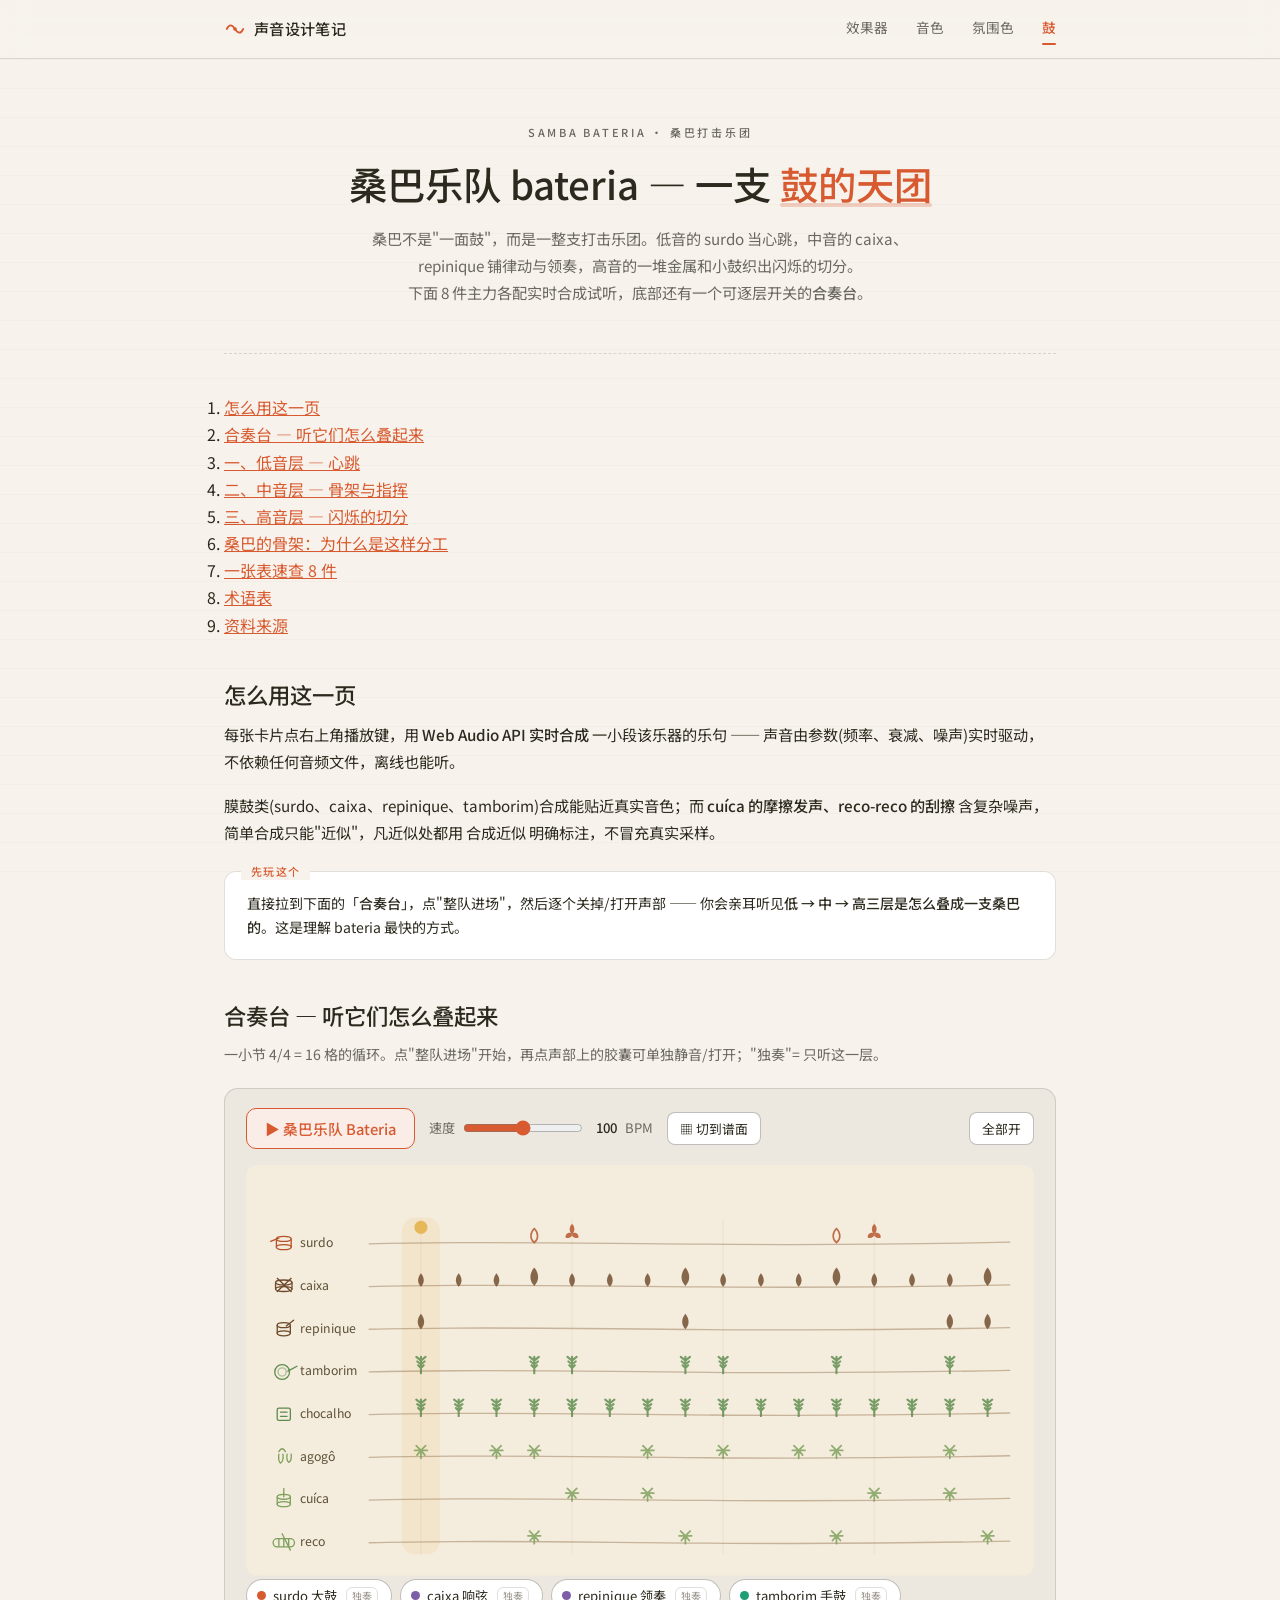
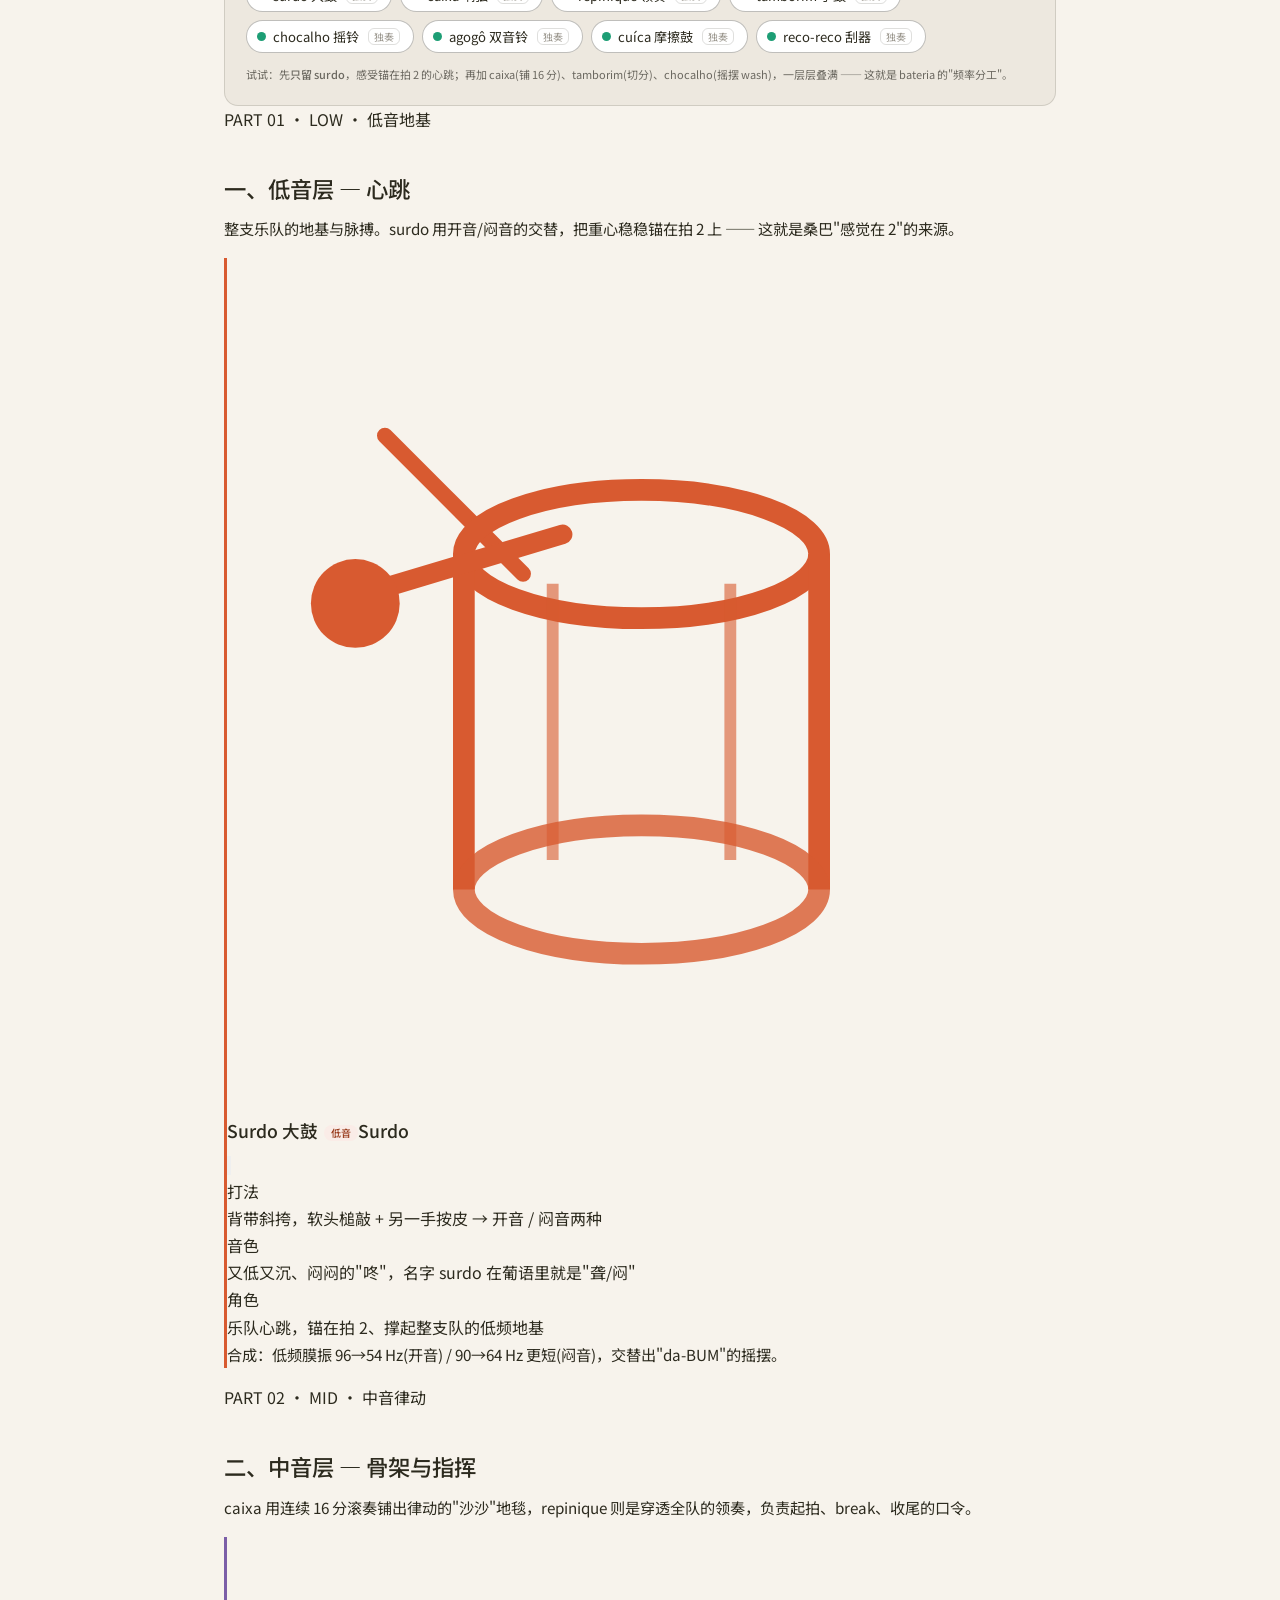
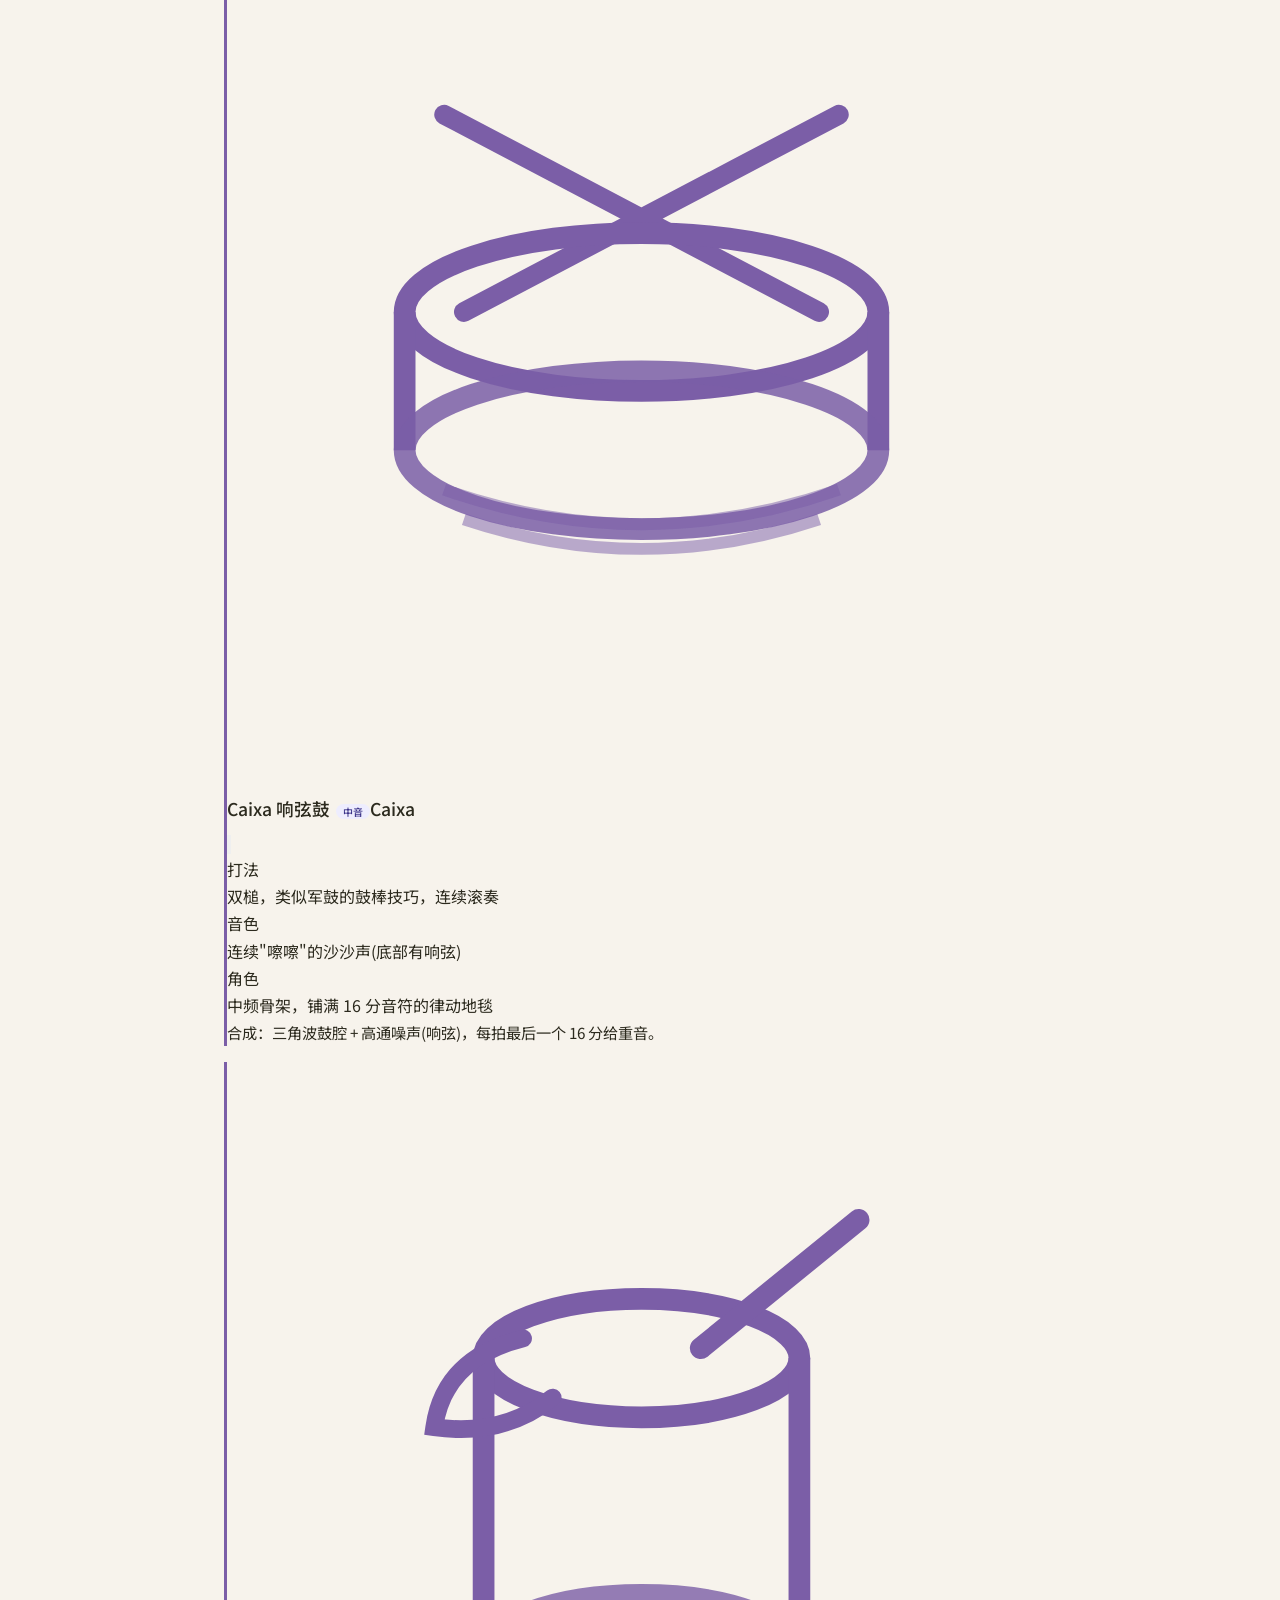
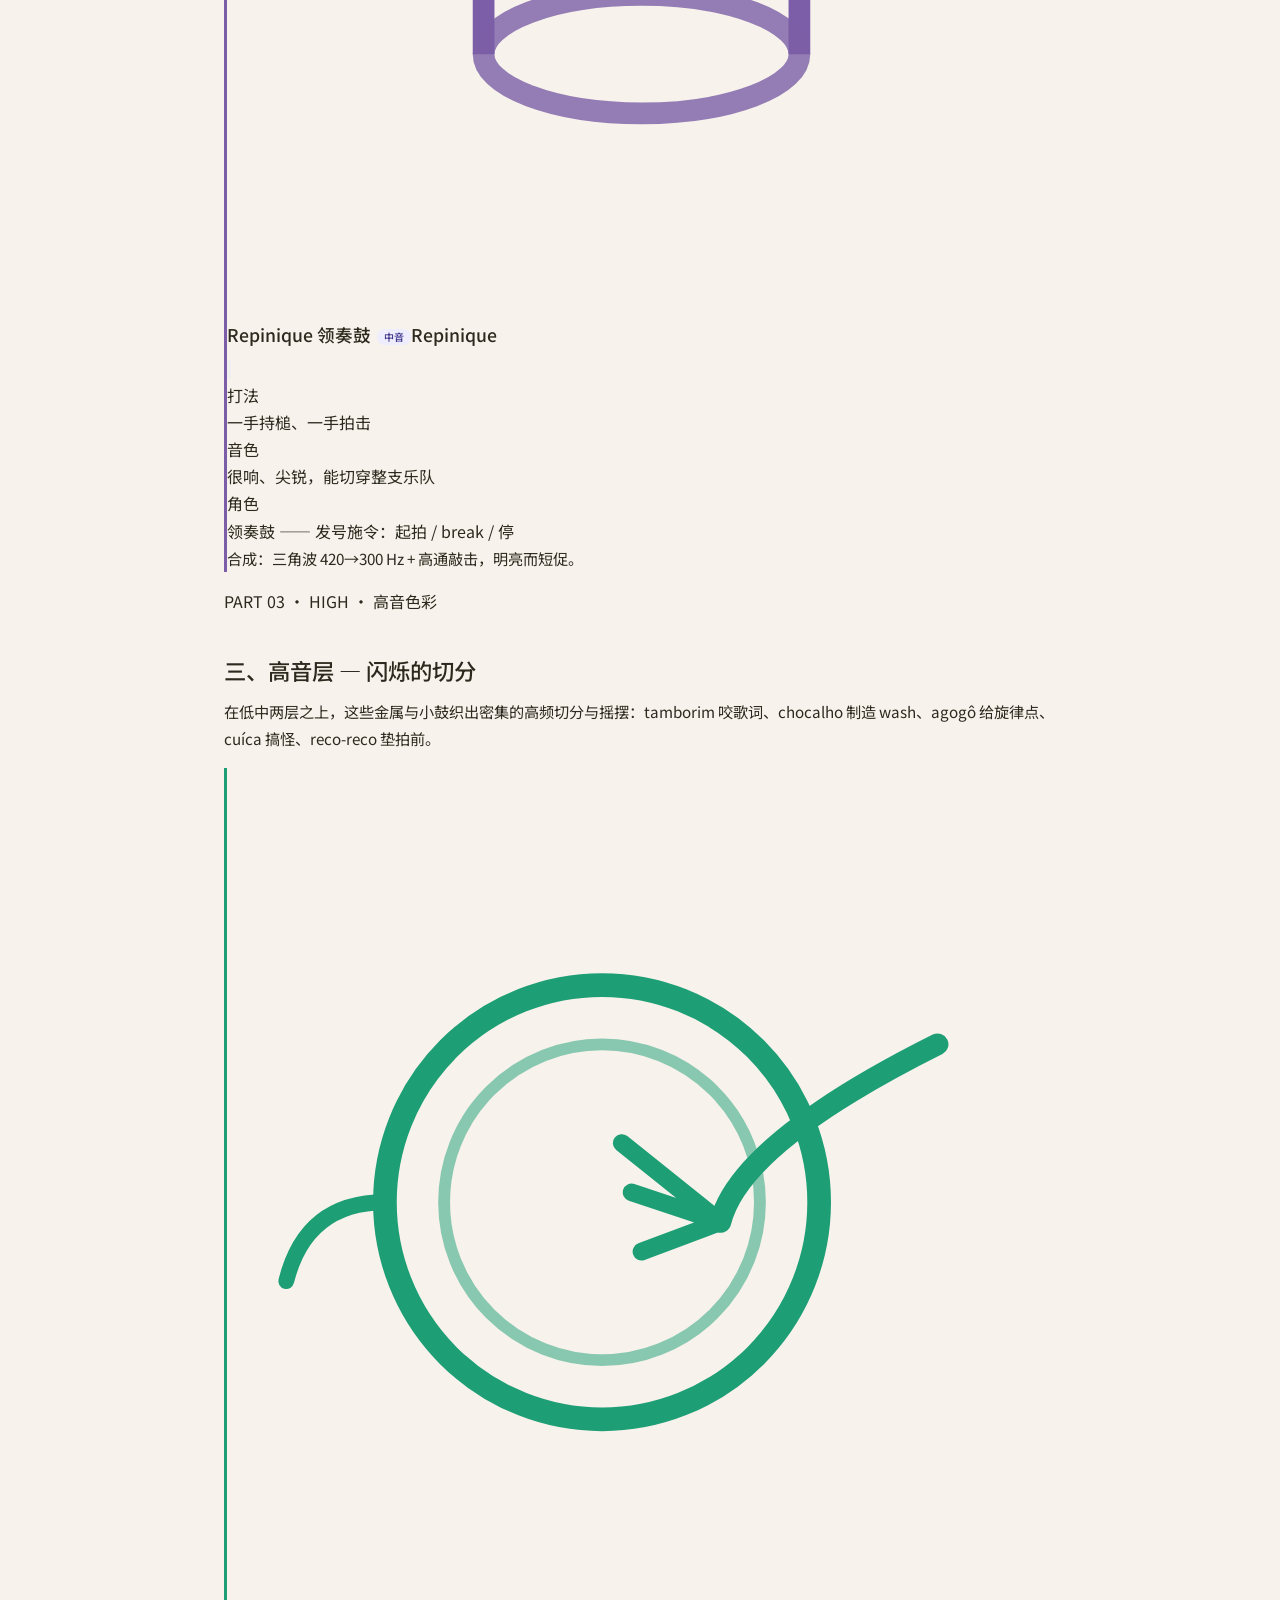
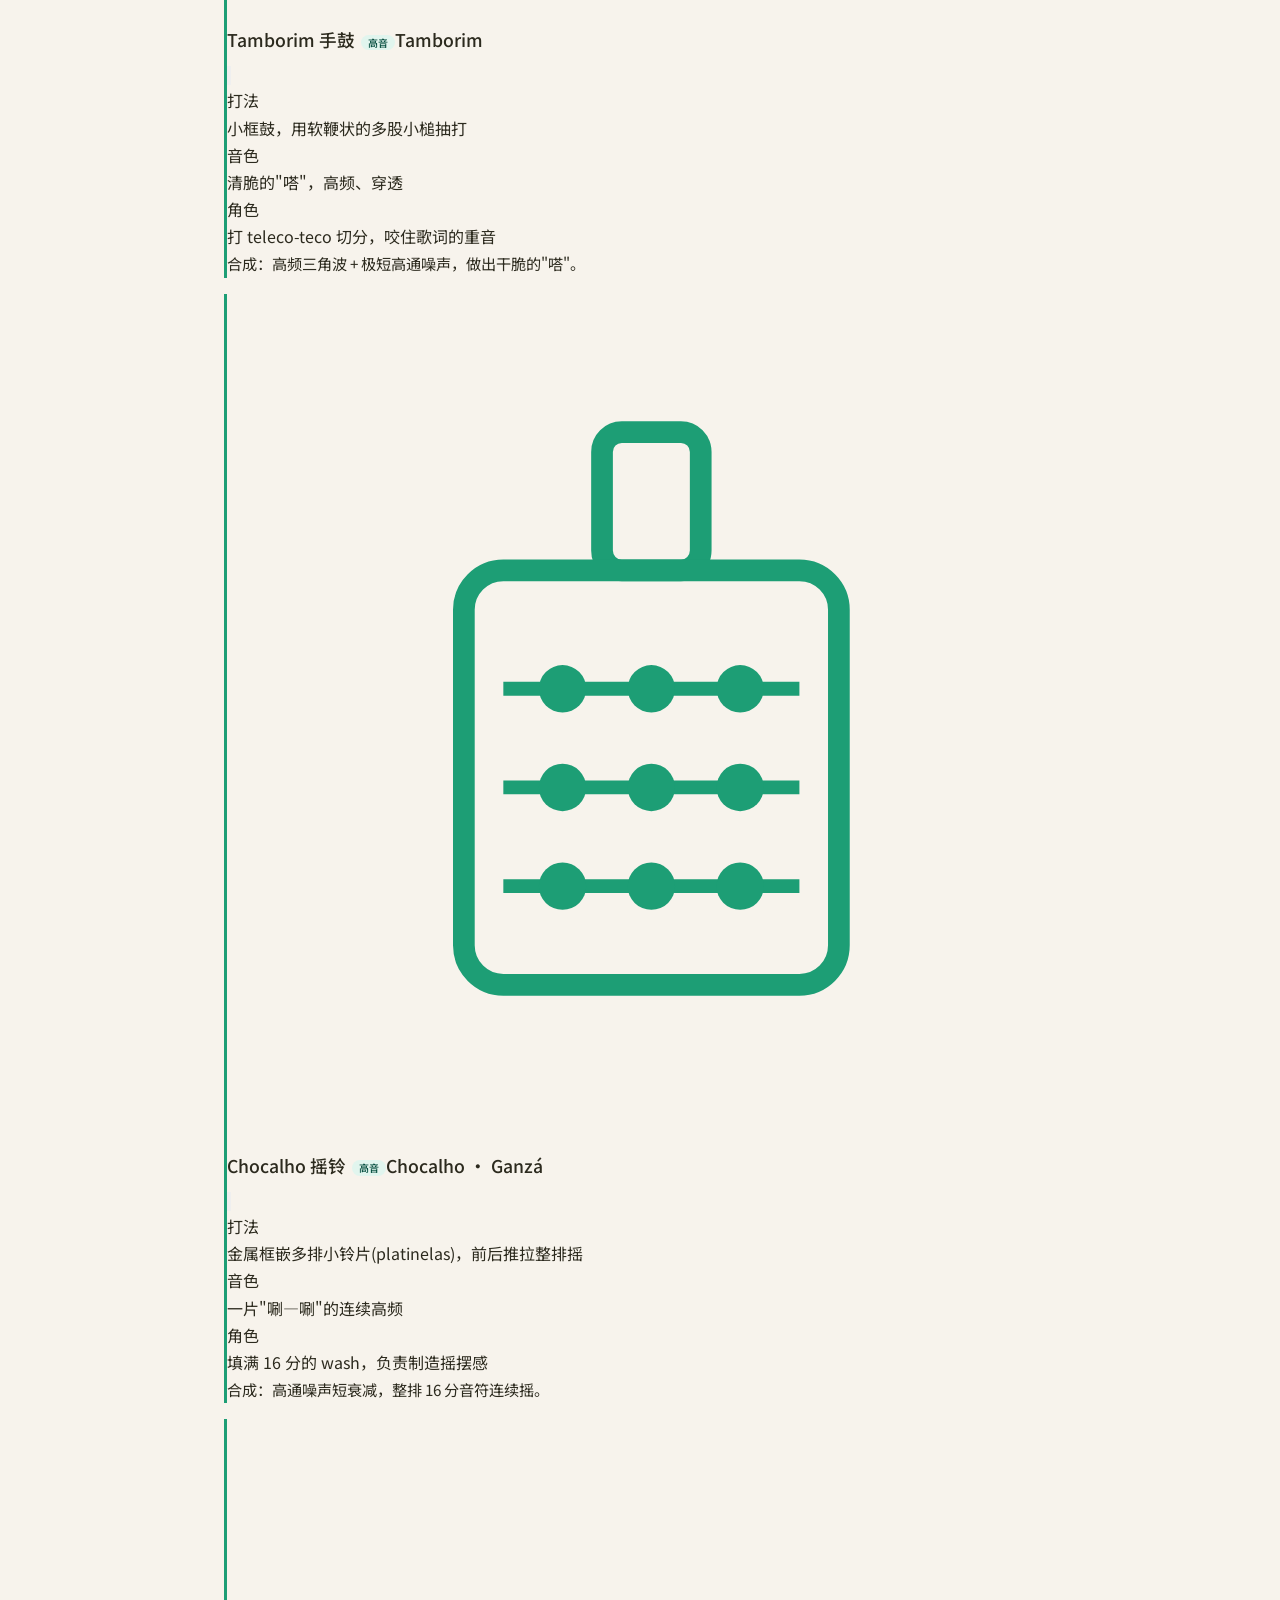
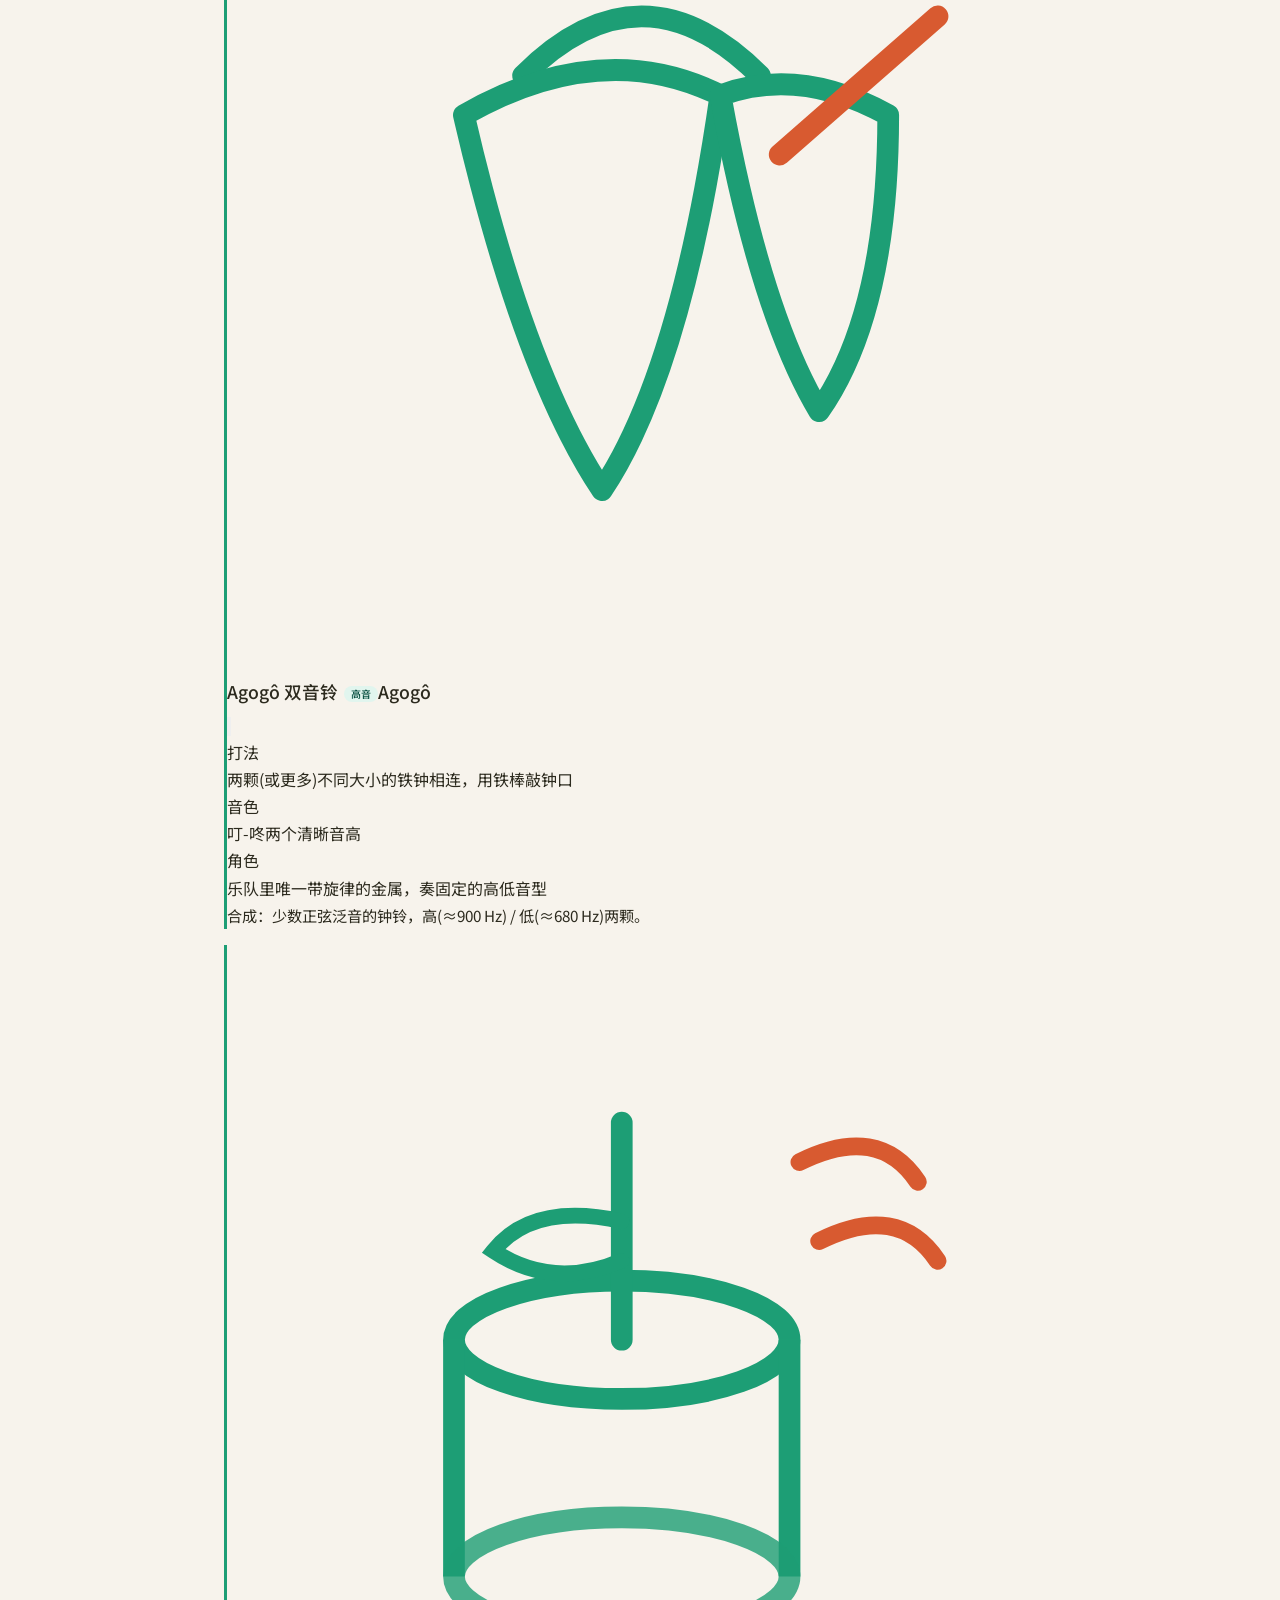
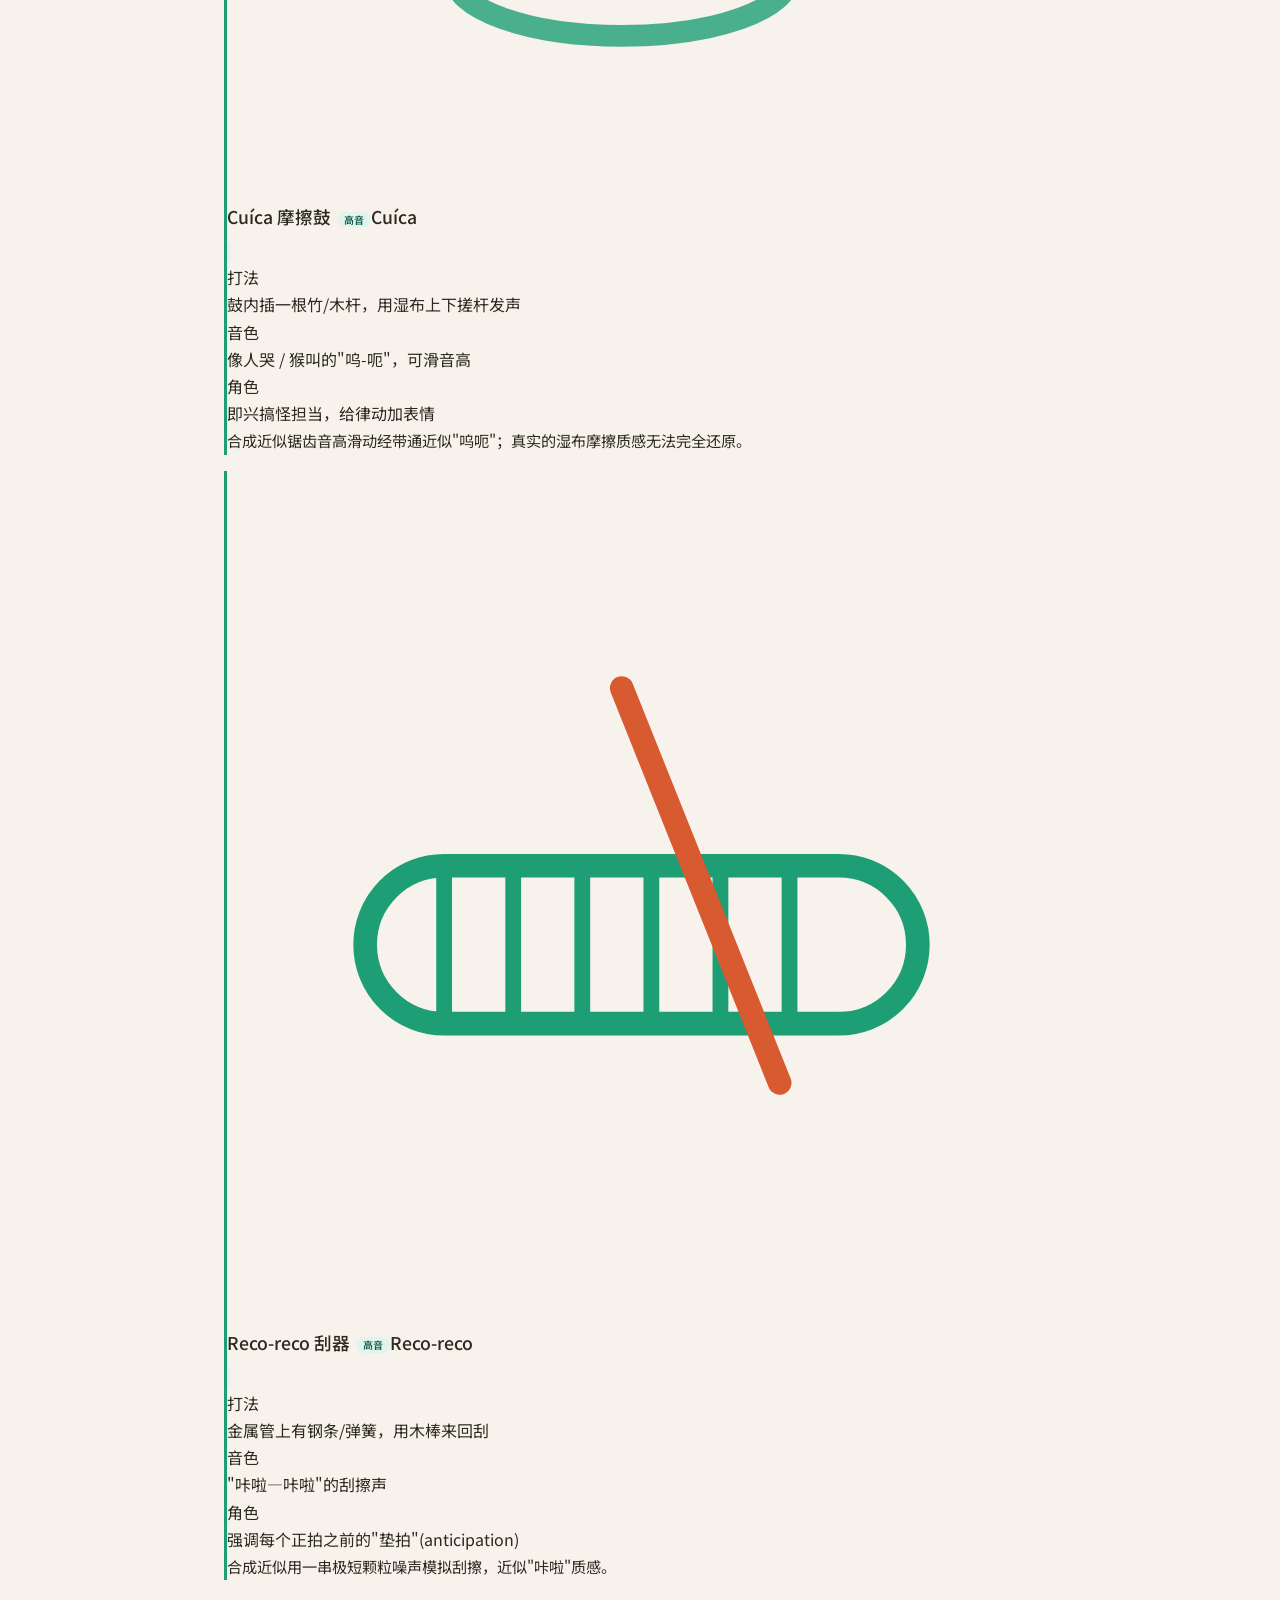
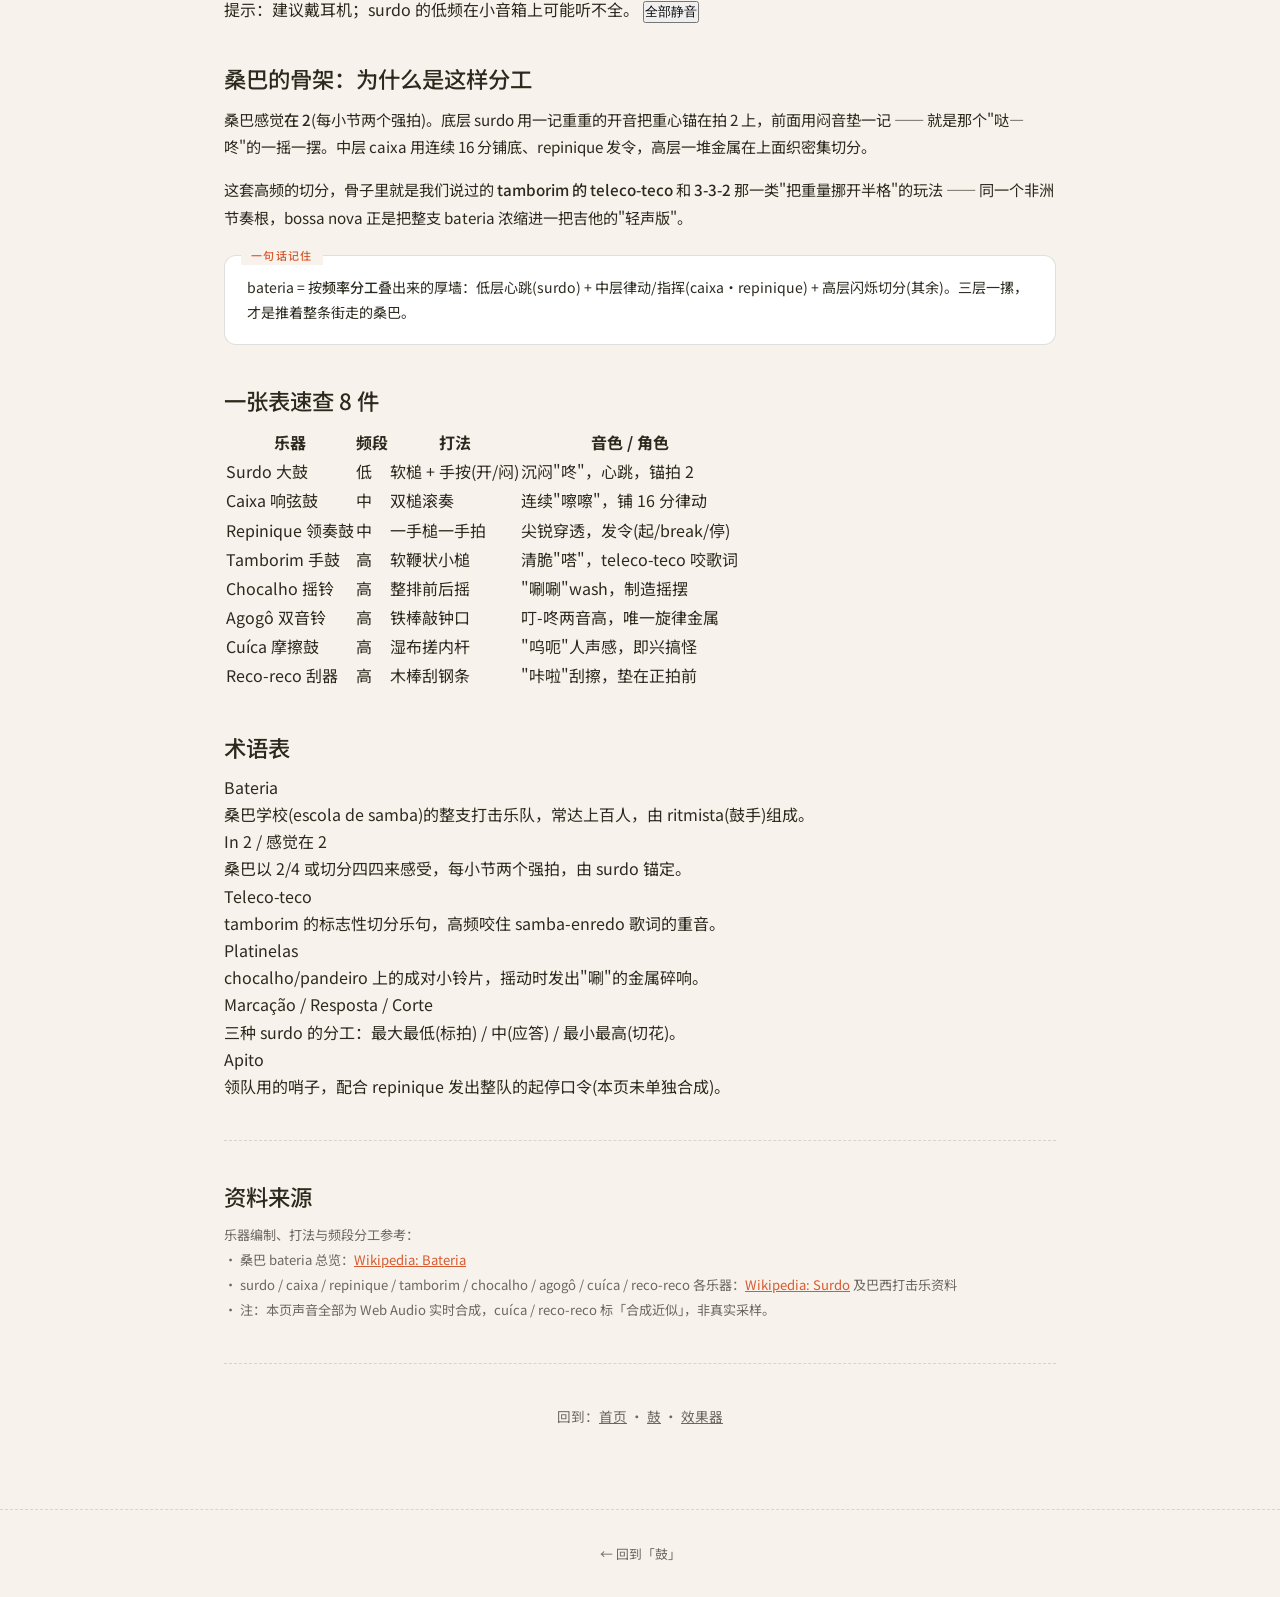
==== commit c89a83c4: "Add water-ink botanical garden skin for samba bateria score" ====
--- a/drums/samba-bateria.html
+++ b/drums/samba-bateria.html
@@ -7,7 +7,7 @@
 <meta name="description" content="桑巴打击乐团(bateria)的 8 件主力：surdo / caixa / repinique / tamborim / chocalho / agogô / cuíca / reco-reco。每件含手绘外观、Web Audio 实时合成试听，并有一个可逐层开关的「合奏台」，亲耳听低/中/高如何叠成一支桑巴。">
 <link rel="stylesheet" href="../assets/css/main.css">
 <link rel="stylesheet" href="../assets/css/drums.css">
-<link rel="stylesheet" href="../assets/css/samba.css?v=20260624b">
+<link rel="stylesheet" href="../assets/css/samba.css?v=20260624c">
 </head>
 <body>
 
@@ -58,20 +58,23 @@
     <h2>合奏台 — 听它们怎么叠起来</h2>
     <p class="muted" style="font-size:0.88rem;">一小节 4/4 = 16 格的循环。点"整队进场"开始，再点声部上的胶囊可单独静音/打开；"独奏"= 只听这一层。</p>
 
-    <div class="bateria-stage" id="bateria-stage">
+    <div class="bateria-stage" id="bateria-stage" data-skin="garden">
       <div class="stage-top">
-        <button class="ensemble-btn" id="ensemble-toggle" onclick="toggleEnsemble(this)">▶ 整队进场</button>
+        <button class="ensemble-btn" id="ensemble-toggle" onclick="toggleEnsemble(this)">▶ 桑巴乐队 Bateria</button>
         <label class="tempo-ctl">速度
           <input type="range" min="70" max="130" value="100" oninput="setTempo(this.value)" aria-label="速度 BPM">
           <b id="bpm-val">100</b> BPM
         </label>
+        <button class="skin-btn" onclick="toggleSkin(this)">▦ 切到谱面</button>
         <button class="stage-reset" onclick="allLayersOn()">全部开</button>
       </div>
 
+      <div class="garden-wrap">
+        <div id="garden"><!-- JS 按 PATTERN 生成水墨植物总谱 --></div>
+      </div>
       <div class="score-wrap">
-        <div class="score" id="score"><!-- JS 按 samba.js 的 PATTERN 生成总谱 --></div>
+        <div class="score" id="score"><!-- JS 按 PATTERN 生成几何总谱 --></div>
       </div>
-      <p class="seq-caption">每行一件乐器、每列一个 16 分音符（深列 = 每拍的“1”）。播放时高亮列随节拍移动，<strong style="font-weight:500;">正好打到的声部格子会跟着亮</strong>；关掉某层，它整行会变暗。</p>
 
       <div class="mixer">
         <button class="layer-chip low-d"  data-layer="surdo"     onclick="toggleLayer('surdo', this)"><span class="dot"></span>surdo 大鼓<span class="solo" onclick="event.stopPropagation();soloLayer('surdo')">独奏</span></button>
@@ -391,6 +394,6 @@
   <p><a href="index.html" style="color:var(--ink-light);text-decoration:none;">← 回到「鼓」</a></p>
 </footer>
 
-<script src="../assets/js/samba.js?v=20260624b"></script>
+<script src="../assets/js/samba.js?v=20260624d"></script>
 </body>
 </html>
--- a/assets/css/samba.css
+++ b/assets/css/samba.css
@@ -152,6 +152,37 @@
   .score-cell { height: 20px; }
 }
 
+/* ============================================
+   花园皮肤（水墨植物 + 暖光扫动）
+   ============================================ */
+.garden-wrap { overflow-x: auto; margin: 1rem 0 0.2rem; }
+.garden-svg { width: 100%; height: auto; display: block; min-width: 560px; border-radius: 12px; }
+
+/* 植物：常态略收，扫到的暖光下变亮（只变亮，不缩放、不抖） */
+.plant { opacity: 0.82; transition: opacity 0.12s ease, filter 0.12s ease; }
+.plant.lit { opacity: 1; filter: drop-shadow(0 0 2.5px #E7B85A); }
+.plant.is-muted { opacity: 0.16; }
+
+/* 暖光带平滑滑动 */
+#garden-sun { transition: transform 0.09s linear; }
+
+/* 皮肤切换按钮 */
+.skin-btn {
+  font-family: var(--font-body);
+  font-size: 0.8rem;
+  border: 1px solid var(--line-strong);
+  background: #fff;
+  color: var(--ink);
+  border-radius: 8px;
+  padding: 6px 12px;
+  cursor: pointer;
+}
+.skin-btn:hover { border-color: var(--accent); color: var(--accent); }
+
+/* 按皮肤显示其一 */
+#bateria-stage[data-skin="grid"]   .garden-wrap { display: none; }
+#bateria-stage[data-skin="garden"] .score-wrap  { display: none; }
+
 .seq-caption {
   font-size: 11px;
   color: var(--ink-lighter);
